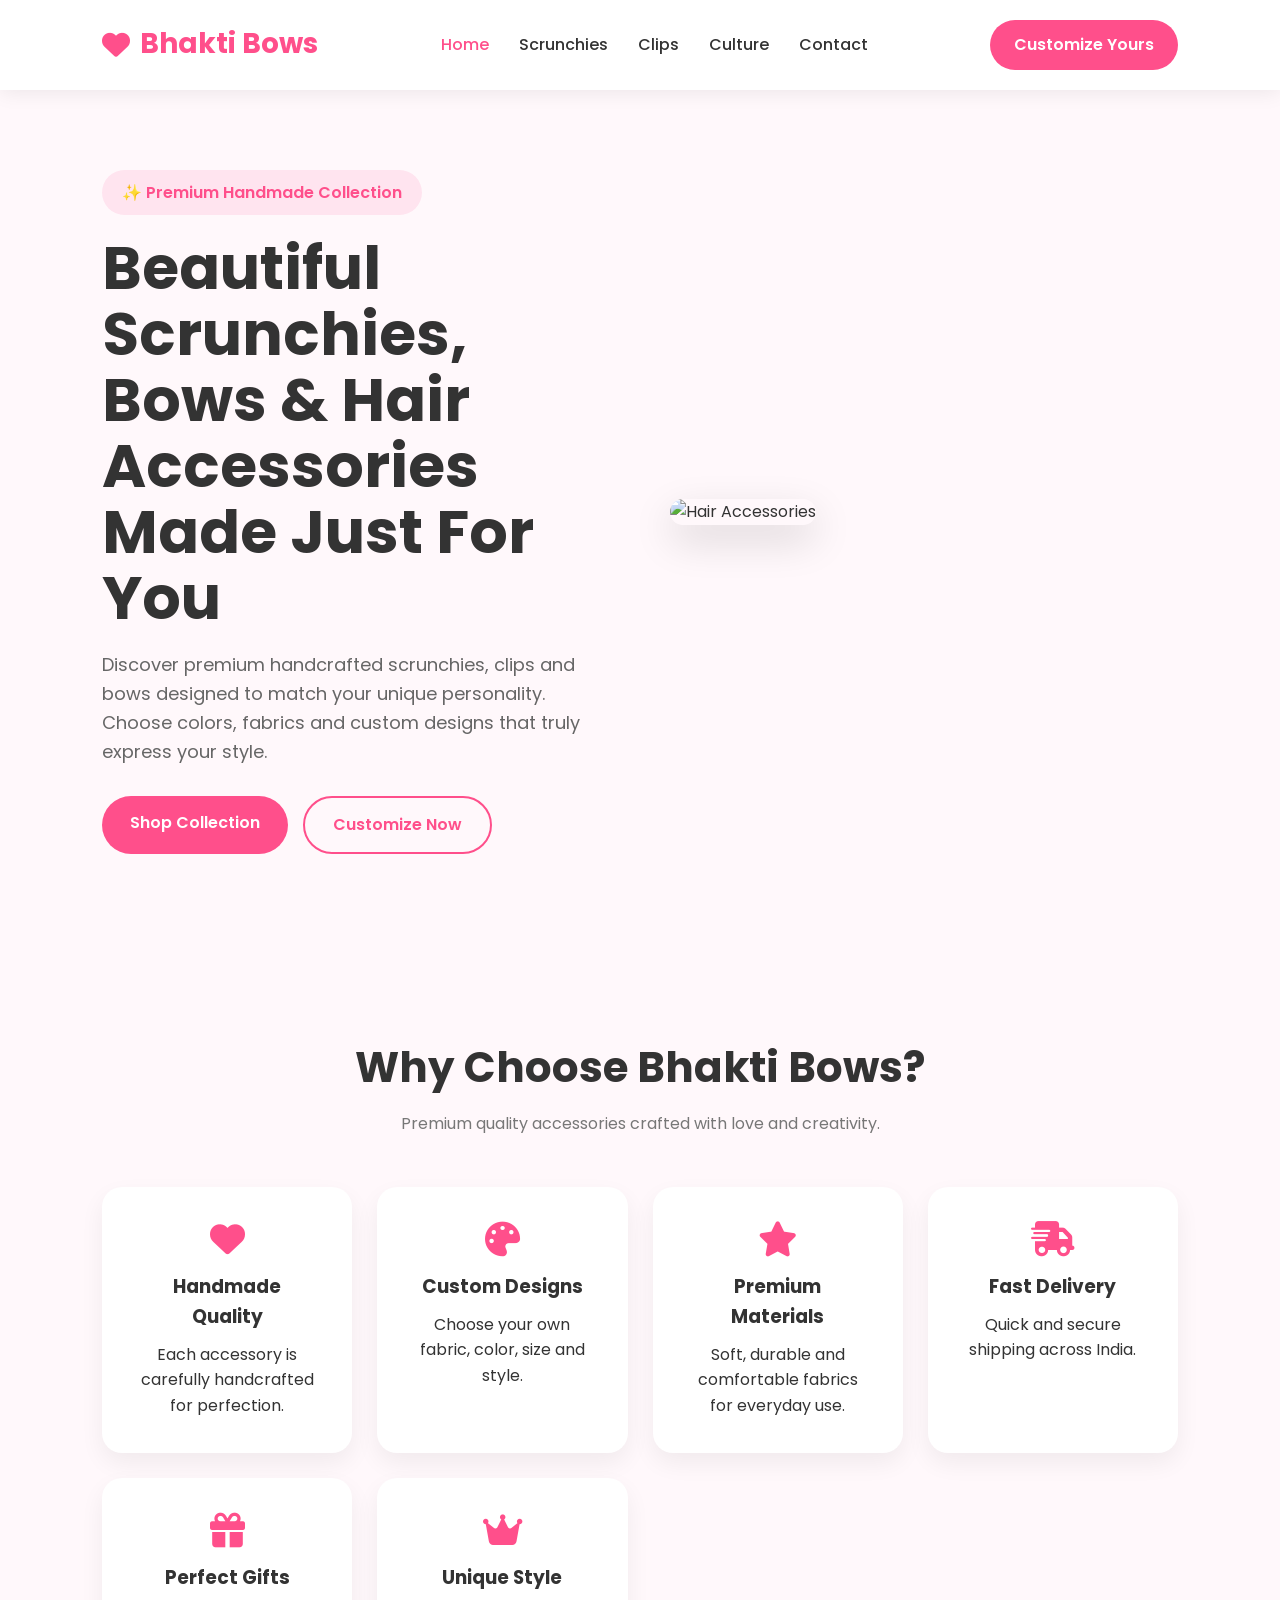
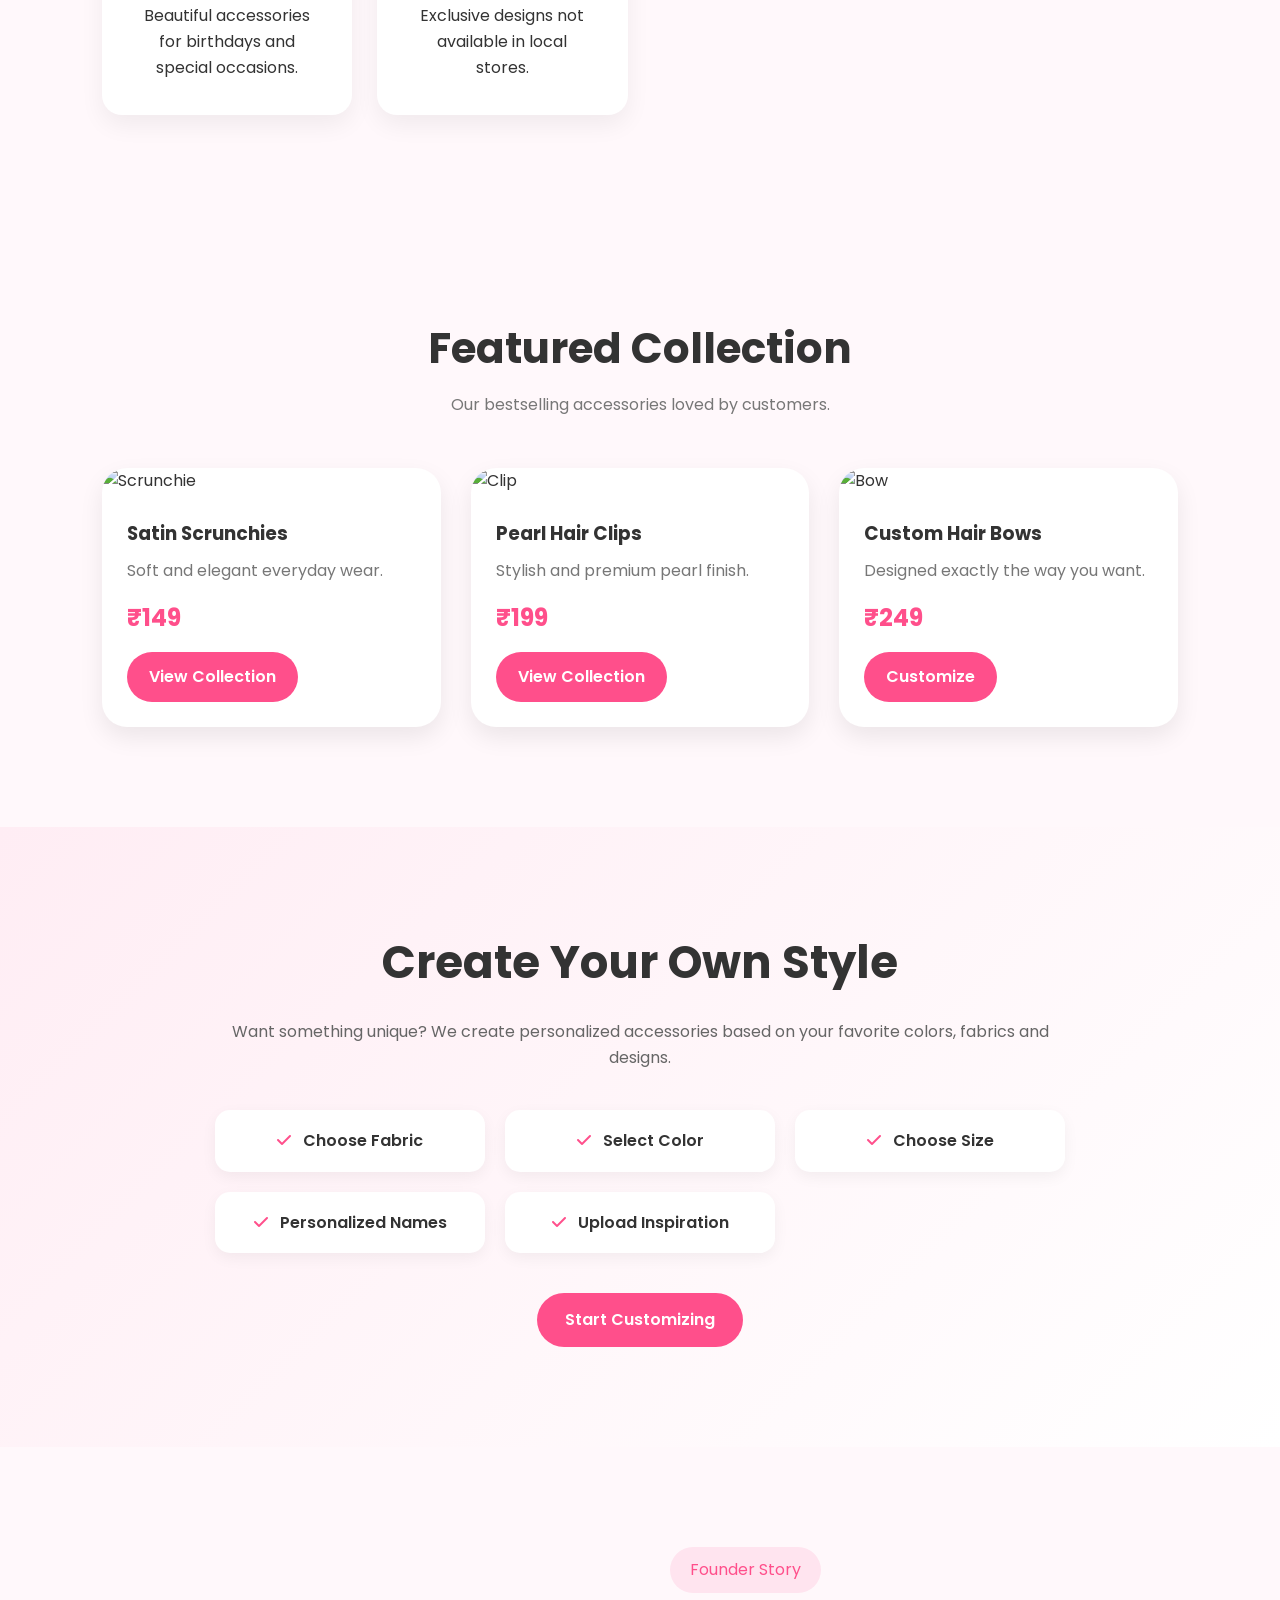
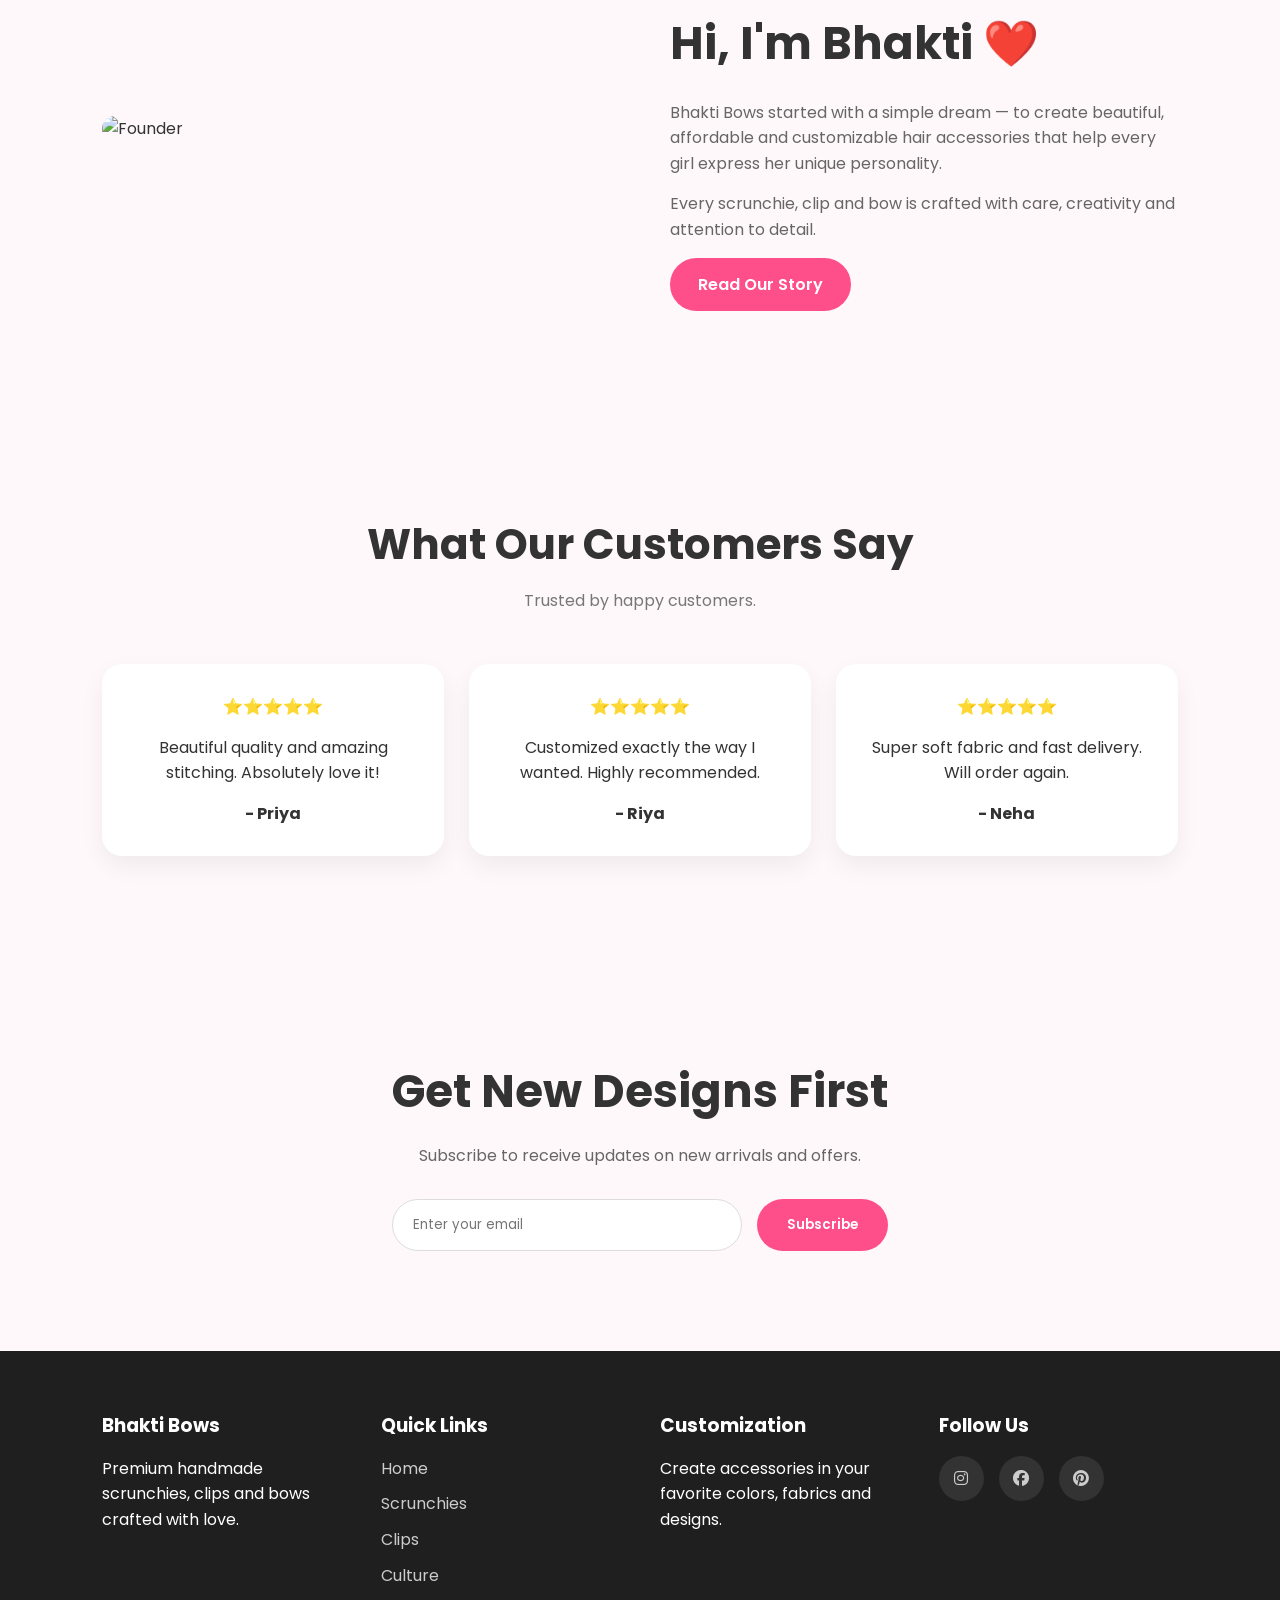
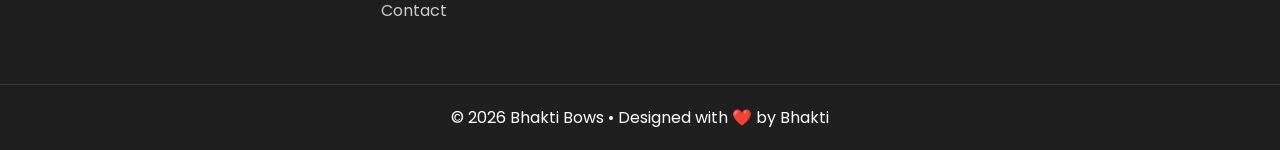
==== index.html @ ea59311c "structure" ====
<!DOCTYPE html>
<html lang="en">
<head>
<meta charset="UTF-8">
<meta name="viewport" content="width=device-width, initial-scale=1.0">

<title>Bhakti Bows | Premium Handmade Scrunchies & Hair Accessories</title>

<link rel="stylesheet" href="style.css">

<link rel="preconnect" href="https://fonts.googleapis.com">
<link href="https://fonts.googleapis.com/css2?family=Poppins:wght@300;400;500;600;700;800&display=swap" rel="stylesheet">

<link rel="stylesheet"
href="https://cdnjs.cloudflare.com/ajax/libs/font-awesome/6.5.1/css/all.min.css">

</head>
<body>

<!-- ================= NAVBAR ================= -->

<header>
<nav class="navbar">
<div class="logo">
<i class="fa-solid fa-heart"></i>
Bhakti Bows
</div>

<ul class="nav-links">
<li><a href="index.html" class="active">Home</a></li>
<li><a href="crunchies.html">Scrunchies</a></li>
<li><a href="clips.html">Clips</a></li>
<li><a href="culture.html">Culture</a></li>
<li><a href="contact.html">Contact</a></li>
</ul>

<a href="contact.html" class="custom-btn">
Customize Yours
</a>
</nav>
</header>

<!-- ================= HERO SECTION ================= -->

<section class="hero">

<div class="hero-content">

<span class="badge">
✨ Premium Handmade Collection
</span>

<h1>
Beautiful Scrunchies,
Bows & Hair Accessories
Made Just For You
</h1>

<p>
Discover premium handcrafted scrunchies, clips and bows
designed to match your unique personality. Choose colors,
fabrics and custom designs that truly express your style.
</p>

<div class="hero-buttons">
<a href="crunchies.html" class="btn-primary">
Shop Collection
</a>

<a href="contact.html" class="btn-secondary">
Customize Now
</a>
</div>

</div>

<div class="hero-image">

<img src="https://images.unsplash.com/photo-1524504388940-b1c1722653e1?w=900"
alt="Hair Accessories">

</div>

</section>

<!-- ================= WHY CHOOSE US ================= -->

<section class="why-us">

<div class="section-title">
<h2>Why Choose Bhakti Bows?</h2>
<p>Premium quality accessories crafted with love and creativity.</p>
</div>

<div class="features-grid">

<div class="feature-card">
<i class="fa-solid fa-heart"></i>
<h3>Handmade Quality</h3>
<p>
Each accessory is carefully handcrafted for perfection.
</p>
</div>

<div class="feature-card">
<i class="fa-solid fa-palette"></i>
<h3>Custom Designs</h3>
<p>
Choose your own fabric, color, size and style.
</p>
</div>

<div class="feature-card">
<i class="fa-solid fa-star"></i>
<h3>Premium Materials</h3>
<p>
Soft, durable and comfortable fabrics for everyday use.
</p>
</div>

<div class="feature-card">
<i class="fa-solid fa-truck-fast"></i>
<h3>Fast Delivery</h3>
<p>
Quick and secure shipping across India.
</p>
</div>

<div class="feature-card">
<i class="fa-solid fa-gift"></i>
<h3>Perfect Gifts</h3>
<p>
Beautiful accessories for birthdays and special occasions.
</p>
</div>

<div class="feature-card">
<i class="fa-solid fa-crown"></i>
<h3>Unique Style</h3>
<p>
Exclusive designs not available in local stores.
</p>
</div>

</div>

</section>

<!-- ================= PRODUCTS ================= -->

<section class="products">

<div class="section-title">
<h2>Featured Collection</h2>
<p>Our bestselling accessories loved by customers.</p>
</div>

<div class="product-grid">

<div class="product-card">

<img src="https://images.unsplash.com/photo-1617038220319-276d3cfab638?w=600"
alt="Scrunchie">

<div class="product-info">
<h3>Satin Scrunchies</h3>
<p>Soft and elegant everyday wear.</p>

<div class="price">
₹149
</div>

<a href="crunchies.html" class="shop-btn">
View Collection
</a>

</div>
</div>

<div class="product-card">

<img src="https://images.unsplash.com/photo-1515372039744-b8f02a3ae446?w=600"
alt="Clip">

<div class="product-info">
<h3>Pearl Hair Clips</h3>
<p>Stylish and premium pearl finish.</p>

<div class="price">
₹199
</div>

<a href="clips.html" class="shop-btn">
View Collection
</a>

</div>
</div>

<div class="product-card">

<img src="https://images.unsplash.com/photo-1487412720507-e7ab37603c6f?w=600"
alt="Bow">

<div class="product-info">
<h3>Custom Hair Bows</h3>
<p>Designed exactly the way you want.</p>

<div class="price">
₹249
</div>

<a href="contact.html" class="shop-btn">
Customize
</a>

</div>
</div>

</div>

</section>

<!-- ================= CUSTOMIZATION ================= -->

<section class="customization">

<div class="custom-content">

<h2>Create Your Own Style</h2>

<p>
Want something unique? We create personalized accessories
based on your favorite colors, fabrics and designs.
</p>

<div class="custom-list">

<div>
<i class="fa-solid fa-check"></i>
Choose Fabric
</div>

<div>
<i class="fa-solid fa-check"></i>
Select Color
</div>

<div>
<i class="fa-solid fa-check"></i>
Choose Size
</div>

<div>
<i class="fa-solid fa-check"></i>
Personalized Names
</div>

<div>
<i class="fa-solid fa-check"></i>
Upload Inspiration
</div>

</div>

<a href="contact.html" class="btn-primary">
Start Customizing
</a>

</div>

</section>

<!-- ================= FOUNDER ================= -->

<section class="founder">

<div class="founder-image">
<img src="https://images.unsplash.com/photo-1494790108377-be9c29b29330?w=800"
alt="Founder">
</div>

<div class="founder-content">

<span class="founder-tag">
Founder Story
</span>

<h2>Hi, I'm Bhakti ❤️</h2>

<p>
Bhakti Bows started with a simple dream —
to create beautiful, affordable and customizable
hair accessories that help every girl express her
unique personality.
</p>

<p>
Every scrunchie, clip and bow is crafted with care,
creativity and attention to detail.
</p>

<a href="culture.html" class="btn-primary">
Read Our Story
</a>

</div>

</section>

<!-- ================= TESTIMONIALS ================= -->

<section class="testimonials">

<div class="section-title">
<h2>What Our Customers Say</h2>
<p>Trusted by happy customers.</p>
</div>

<div class="testimonial-grid">

<div class="testimonial-card">
⭐⭐⭐⭐⭐
<p>
Beautiful quality and amazing stitching.
Absolutely love it!
</p>
<h4>- Priya</h4>
</div>

<div class="testimonial-card">
⭐⭐⭐⭐⭐
<p>
Customized exactly the way I wanted.
Highly recommended.
</p>
<h4>- Riya</h4>
</div>

<div class="testimonial-card">
⭐⭐⭐⭐⭐
<p>
Super soft fabric and fast delivery.
Will order again.
</p>
<h4>- Neha</h4>
</div>

</div>

</section>

<!-- ================= NEWSLETTER ================= -->

<section class="newsletter">

<h2>Get New Designs First</h2>

<p>
Subscribe to receive updates on new arrivals and offers.
</p>

<form class="newsletter-form">

<input
type="email"
placeholder="Enter your email"
required>

<button type="submit">
Subscribe
</button>

</form>

</section>

<!-- ================= FOOTER ================= -->

<footer>

<div class="footer-container">

<div class="footer-box">

<h3>Bhakti Bows</h3>

<p>
Premium handmade scrunchies, clips and bows crafted with love.
</p>

</div>

<div class="footer-box">

<h3>Quick Links</h3>

<a href="index.html">Home</a>
<a href="crunchies.html">Scrunchies</a>
<a href="clips.html">Clips</a>
<a href="culture.html">Culture</a>
<a href="contact.html">Contact</a>

</div>

<div class="footer-box">

<h3>Customization</h3>

<p>
Create accessories in your favorite colors, fabrics and designs.
</p>

</div>

<div class="footer-box">

<h3>Follow Us</h3>

<div class="social-icons">

<a href="#">
<i class="fab fa-instagram"></i>
</a>

<a href="#">
<i class="fab fa-facebook"></i>
</a>

<a href="#">
<i class="fab fa-pinterest"></i>
</a>

</div>

</div>

</div>

<div class="footer-bottom">
© 2026 Bhakti Bows • Designed with ❤️ by Bhakti
</div>

</footer>

<script src="script.js"></script>

</body>
</html>
---- style.css ----
*{
margin:0;
padding:0;
box-sizing:border-box;
font-family:'Poppins',sans-serif;
}

html{
scroll-behavior:smooth;
}

body{
background:#fff8fb;
color:#333;
line-height:1.6;
}

/* ================= NAVBAR ================= */

.navbar{
display:flex;
justify-content:space-between;
align-items:center;
padding:20px 8%;
background:#fff;
position:sticky;
top:0;
z-index:1000;
box-shadow:0 2px 20px rgba(0,0,0,.08);
}

.logo{
font-size:28px;
font-weight:700;
color:#ff4f8b;
display:flex;
align-items:center;
gap:10px;
}

.nav-links{
display:flex;
list-style:none;
gap:30px;
}

.nav-links a{
text-decoration:none;
color:#333;
font-weight:500;
transition:.3s;
}

.nav-links a:hover,
.nav-links a.active{
color:#ff4f8b;
}

.custom-btn{
background:#ff4f8b;
color:#fff;
padding:12px 24px;
border-radius:50px;
text-decoration:none;
font-weight:600;
transition:.3s;
}

.custom-btn:hover{
transform:translateY(-3px);
background:#ff2c73;
}

/* ================= HERO ================= */

.hero{
display:flex;
align-items:center;
justify-content:space-between;
padding:80px 8%;
gap:60px;
min-height:90vh;
}

.hero-content{
flex:1;
}

.hero-image{
flex:1;
}

.hero-image img{
width:100%;
border-radius:30px;
box-shadow:0 15px 40px rgba(0,0,0,.15);
}

.badge{
display:inline-block;
padding:10px 20px;
background:#ffe4ef;
color:#ff4f8b;
border-radius:50px;
margin-bottom:20px;
font-weight:600;
}

.hero h1{
font-size:60px;
line-height:1.1;
margin-bottom:20px;
}

.hero p{
font-size:18px;
margin-bottom:30px;
color:#666;
}

.hero-buttons{
display:flex;
gap:15px;
flex-wrap:wrap;
}

.btn-primary{
display:inline-block;
padding:14px 28px;
background:#ff4f8b;
color:#fff;
text-decoration:none;
border-radius:50px;
font-weight:600;
transition:.3s;
}

.btn-primary:hover{
background:#ff2c73;
transform:translateY(-3px);
}

.btn-secondary{
display:inline-block;
padding:14px 28px;
border:2px solid #ff4f8b;
color:#ff4f8b;
text-decoration:none;
border-radius:50px;
font-weight:600;
transition:.3s;
}

.btn-secondary:hover{
background:#ff4f8b;
color:#fff;
}

/* ================= PAGE HERO ================= */

.page-hero{
padding:100px 8%;
text-align:center;
background:linear-gradient(135deg,#ffd9e8,#fff);
}

.page-hero h1{
font-size:55px;
margin-bottom:15px;
}

.page-hero p{
max-width:700px;
margin:auto;
color:#666;
}

/* ================= SECTION TITLE ================= */

.section-title{
text-align:center;
margin-bottom:50px;
}

.section-title h2{
font-size:42px;
margin-bottom:10px;
}

.section-title p{
color:#777;
}

/* ================= FEATURES ================= */

.why-us{
padding:100px 8%;
}

.features-grid{
display:grid;
grid-template-columns:repeat(auto-fit,minmax(250px,1fr));
gap:25px;
}

.feature-card{
background:#fff;
padding:35px;
border-radius:20px;
text-align:center;
box-shadow:0 10px 25px rgba(0,0,0,.06);
transition:.3s;
}

.feature-card:hover{
transform:translateY(-10px);
}

.feature-card i{
font-size:35px;
color:#ff4f8b;
margin-bottom:15px;
}

.feature-card h3{
margin-bottom:10px;
}

/* ================= PRODUCTS ================= */

.products{
padding:100px 8%;
}

.product-grid{
display:grid;
grid-template-columns:repeat(auto-fit,minmax(280px,1fr));
gap:30px;
}

.product-card{
background:#fff;
overflow:hidden;
border-radius:25px;
box-shadow:0 10px 25px rgba(0,0,0,.08);
transition:.3s;
}

.product-card:hover{
transform:translateY(-10px);
}

.product-card img{
width:100%;
height:300px;
object-fit:cover;
}

.product-info{
padding:25px;
}

.product-info h3{
margin-bottom:10px;
}

.product-info p{
color:#777;
margin-bottom:15px;
}

.price{
font-size:24px;
font-weight:700;
color:#ff4f8b;
margin-bottom:15px;
}

.shop-btn{
display:inline-block;
background:#ff4f8b;
color:#fff;
padding:12px 22px;
border:none;
border-radius:50px;
cursor:pointer;
text-decoration:none;
font-weight:600;
}

.shop-btn:hover{
background:#ff2c73;
}

/* ================= CUSTOMIZATION ================= */

.customization{
padding:100px 8%;
background:linear-gradient(135deg,#ffedf4,#fff);
text-align:center;
}

.custom-content{
max-width:850px;
margin:auto;
}

.custom-content h2{
font-size:45px;
margin-bottom:20px;
}

.custom-content p{
margin-bottom:20px;
color:#666;
}

.custom-list{
display:grid;
grid-template-columns:repeat(auto-fit,minmax(200px,1fr));
gap:20px;
margin:40px 0;
}

.custom-list div{
background:#fff;
padding:18px;
border-radius:15px;
font-weight:600;
box-shadow:0 5px 15px rgba(0,0,0,.05);
}

.custom-list i{
color:#ff4f8b;
margin-right:8px;
}

/* ================= FOUNDER ================= */

.founder{
padding:100px 8%;
display:flex;
align-items:center;
gap:60px;
flex-wrap:wrap;
}

.founder-image{
flex:1;
}

.founder-image img{
width:100%;
border-radius:25px;
}

.founder-content{
flex:1;
}

.founder-tag{
display:inline-block;
padding:10px 20px;
background:#ffe4ef;
border-radius:30px;
color:#ff4f8b;
margin-bottom:15px;
}

.founder-content h2{
font-size:45px;
margin-bottom:20px;
}

.founder-content p{
color:#666;
margin-bottom:15px;
}


/* CONTACT */
.contact-form,
.custom-order-form{
max-width:800px;
margin:auto;
display:flex;
flex-direction:column;
gap:20px;
}

.contact-form input,
.contact-form select,
.contact-form textarea,
.custom-order-form input,
.custom-order-form select,
.custom-order-form textarea{
padding:15px;
border:1px solid #ddd;
border-radius:12px;
font-size:16px;
outline:none;
}

.contact-form input:focus,
.contact-form select:focus,
.contact-form textarea:focus,
.custom-order-form input:focus,
.custom-order-form select:focus,
.custom-order-form textarea:focus{
border-color:#ff4f8b;
}

.custom-order-box{
max-width:900px;
margin:auto;
background:#fff;
padding:40px;
border-radius:25px;
box-shadow:0 10px 30px rgba(0,0,0,.08);
}

.form-group{
display:flex;
flex-direction:column;
gap:10px;
}

.form-group label{
font-weight:600;
}

/* ================= CULTURE PAGE ================= */

.culture-section,
.founder-section,
.mission-section,
.process-section{
padding:100px 8%;
}

.culture-content,
.founder-card{
display:flex;
align-items:center;
gap:50px;
flex-wrap:wrap;
}

.culture-image,
.founder-img{
flex:1;
}

.culture-image img,
.founder-img img{
width:100%;
border-radius:25px;
}

.culture-text,
.founder-info{
flex:1;
}

.mission-grid,
.process-grid{
display:grid;
grid-template-columns:repeat(auto-fit,minmax(250px,1fr));
gap:25px;
}

.mission-card,
.process-card{
background:#fff;
padding:35px;
border-radius:20px;
text-align:center;
box-shadow:0 10px 25px rgba(0,0,0,.06);
}

.mission-card i{
font-size:35px;
color:#ff4f8b;
margin-bottom:15px;
}

.process-card span{
display:inline-flex;
align-items:center;
justify-content:center;
width:60px;
height:60px;
background:#ff4f8b;
color:#fff;
border-radius:50%;
font-size:24px;
font-weight:700;
margin-bottom:20px;
}

/* ================= TESTIMONIALS ================= */

.testimonials{
padding:100px 8%;
}

.testimonial-grid{
display:grid;
grid-template-columns:repeat(auto-fit,minmax(280px,1fr));
gap:25px;
}

.testimonial-card{
background:#fff;
padding:30px;
border-radius:20px;
box-shadow:0 10px 25px rgba(0,0,0,.06);
text-align:center;
}

.testimonial-card p{
margin:15px 0;
}

/* ================= NEWSLETTER ================= */

.newsletter{
padding:100px 8%;
text-align:center;
}

.newsletter h2{
font-size:45px;
margin-bottom:15px;
}

.newsletter p{
margin-bottom:30px;
color:#666;
}

.newsletter-form{
display:flex;
justify-content:center;
gap:15px;
flex-wrap:wrap;
}

.newsletter-form input{
padding:15px 20px;
width:350px;
border:1px solid #ddd;
border-radius:50px;
outline:none;
}

.newsletter-form button{
padding:15px 30px;
background:#ff4f8b;
color:#fff;
border:none;
border-radius:50px;
cursor:pointer;
font-weight:600;
}

/* ================= FOOTER ================= */

footer{
background:#1f1f1f;
color:#fff;
padding-top:60px;
}

.footer-container{
display:grid;
grid-template-columns:repeat(auto-fit,minmax(220px,1fr));
gap:40px;
padding:0 8% 50px;
}

.footer-box h3{
margin-bottom:15px;
}

.footer-box a{
display:block;
text-decoration:none;
color:#ccc;
margin-bottom:10px;
}

.footer-box a:hover{
color:#ff4f8b;
}

.social-icons{
display:flex;
gap:15px;
}

.social-icons a{
width:45px;
height:45px;
background:#333;
display:flex;
align-items:center;
justify-content:center;
border-radius:50%;
}

.footer-bottom{
text-align:center;
padding:20px;
border-top:1px solid rgba(255,255,255,.1);
}

/* ================= RESPONSIVE ================= */

@media(max-width:991px){

.hero{
flex-direction:column;
text-align:center;
}

.hero h1{
font-size:45px;
}

.page-hero h1{
font-size:40px;
}

.founder{
flex-direction:column;
}

.navbar{
flex-direction:column;
gap:20px;
}

.nav-links{
flex-wrap:wrap;
justify-content:center;
}

}

@media(max-width:600px){

.hero h1{
font-size:34px;
}

.section-title h2,
.custom-content h2,
.newsletter h2,
.founder-content h2{
font-size:30px;
}

.page-hero h1{
font-size:32px;
}

.newsletter-form input{
width:100%;
}

}
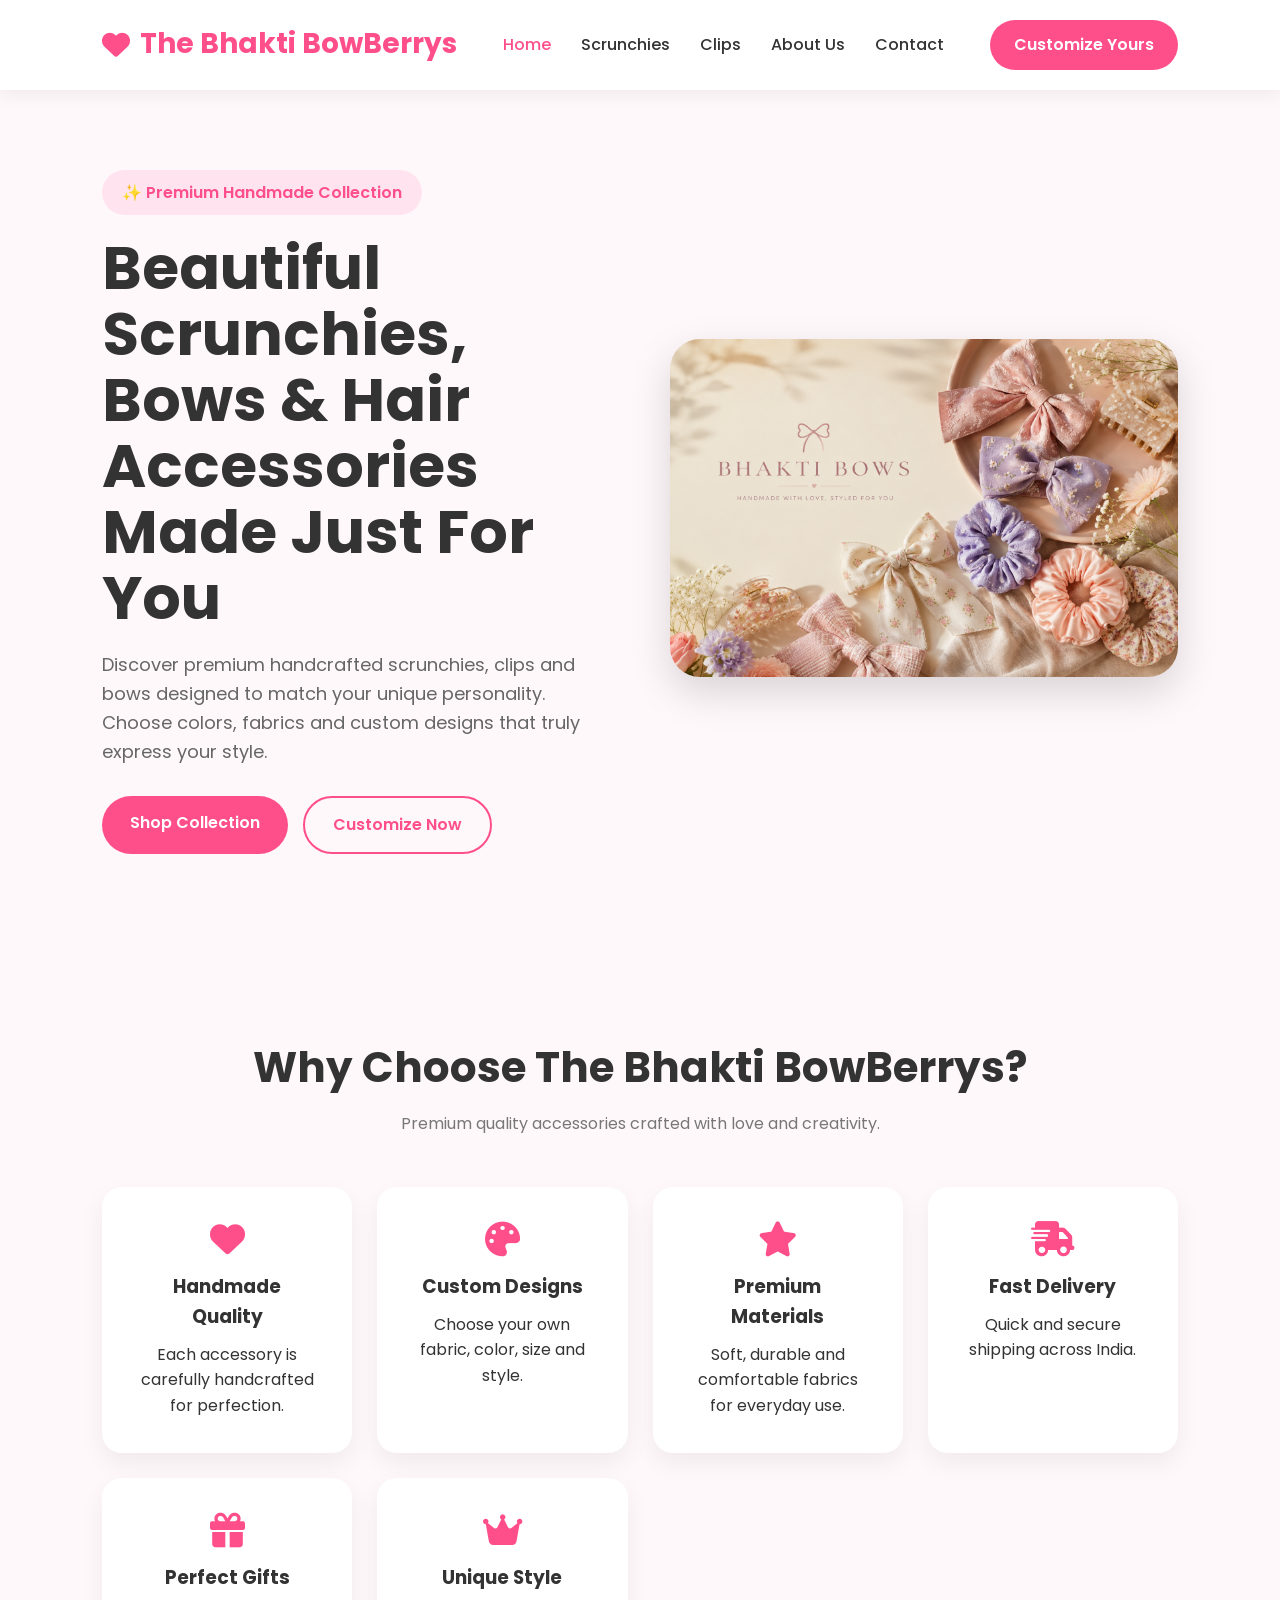
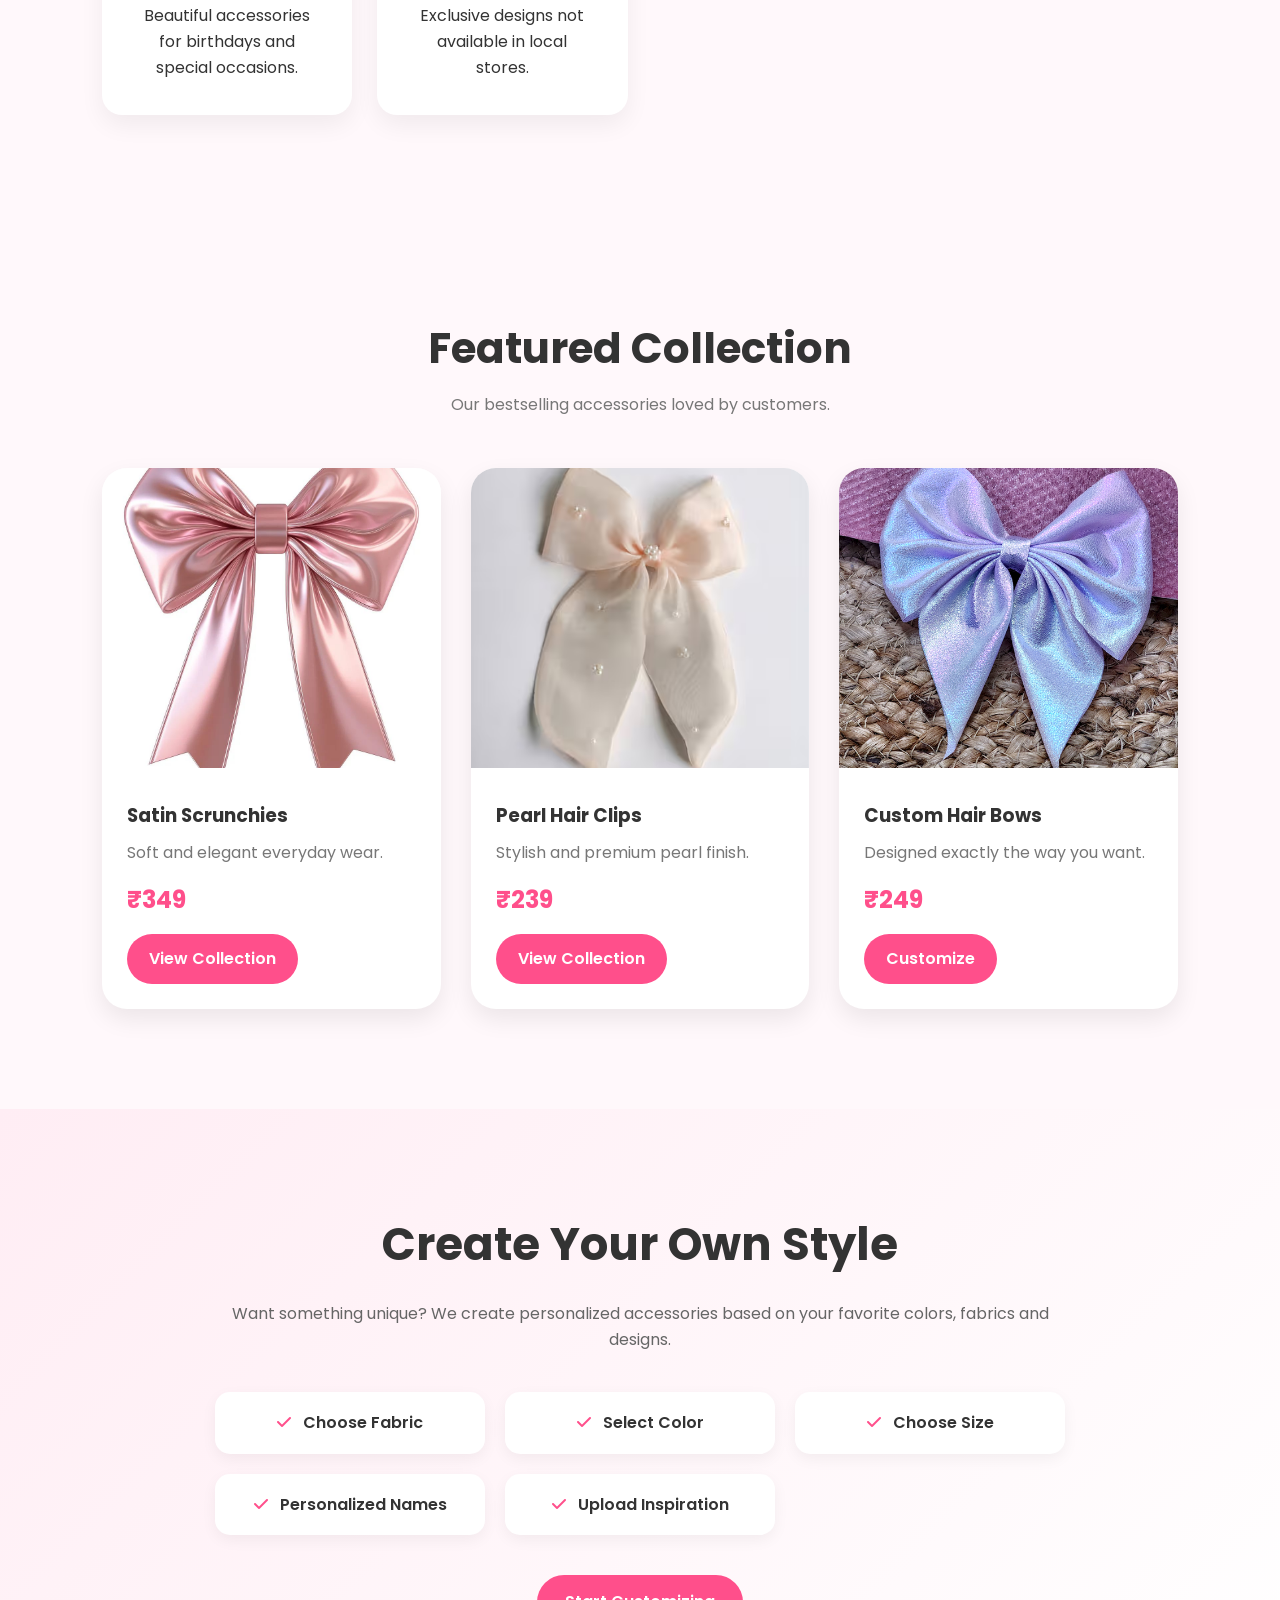
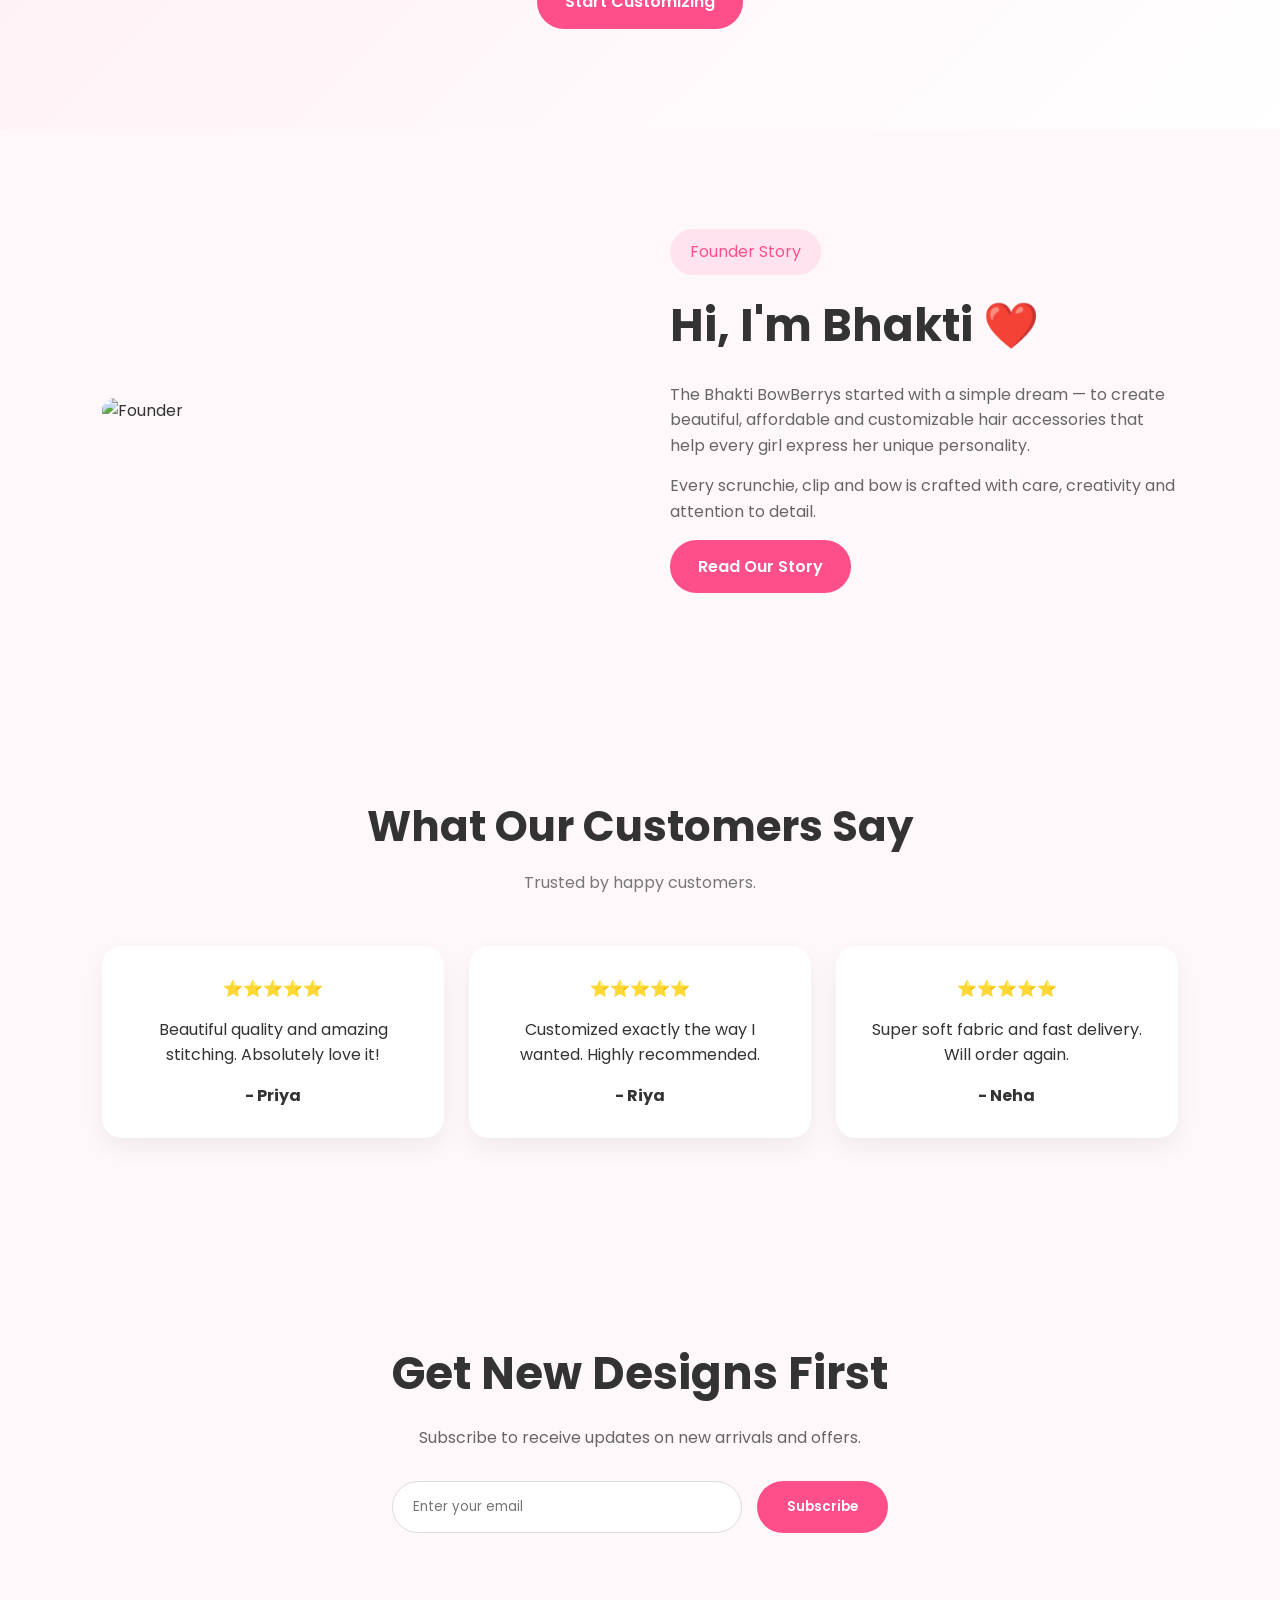
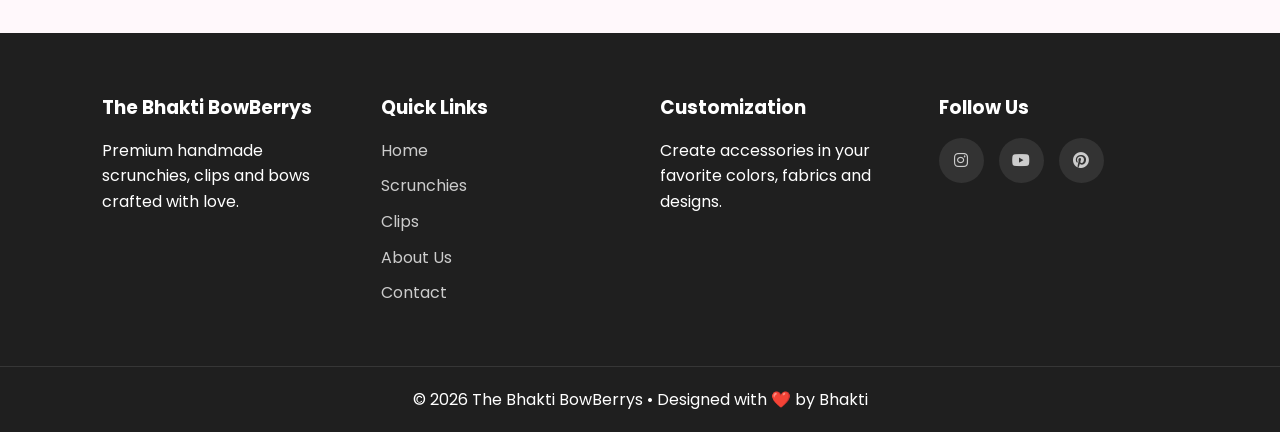
==== commit d0d7489d: "make changes" ====
--- a/index.html
+++ b/index.html
@@ -4,7 +4,7 @@
 <meta charset="UTF-8">
 <meta name="viewport" content="width=device-width, initial-scale=1.0">
 
-<title>Bhakti Bows | Premium Handmade Scrunchies & Hair Accessories</title>
+<title>The Bhakti BowBerrys | Premium Handmade Scrunchies & Hair Accessories</title>
 
 <link rel="stylesheet" href="style.css">
 
@@ -23,14 +23,14 @@
 <nav class="navbar">
 <div class="logo">
 <i class="fa-solid fa-heart"></i>
-Bhakti Bows
+The Bhakti BowBerrys
 </div>
 
 <ul class="nav-links">
 <li><a href="index.html" class="active">Home</a></li>
 <li><a href="crunchies.html">Scrunchies</a></li>
 <li><a href="clips.html">Clips</a></li>
-<li><a href="culture.html">Culture</a></li>
+<li><a href="AboutUs.html">About Us</a></li>
 <li><a href="contact.html">Contact</a></li>
 </ul>
 
@@ -76,7 +76,7 @@
 
 <div class="hero-image">
 
-<img src="https://images.unsplash.com/photo-1524504388940-b1c1722653e1?w=900"
+<img src="img/banner.png"
 alt="Hair Accessories">
 
 </div>
@@ -88,7 +88,7 @@
 <section class="why-us">
 
 <div class="section-title">
-<h2>Why Choose Bhakti Bows?</h2>
+<h2>Why Choose The Bhakti BowBerrys?</h2>
 <p>Premium quality accessories crafted with love and creativity.</p>
 </div>
 
@@ -159,7 +159,7 @@
 
 <div class="product-card">
 
-<img src="https://images.unsplash.com/photo-1617038220319-276d3cfab638?w=600"
+<img src="img/bow-1.jpg"
 alt="Scrunchie">
 
 <div class="product-info">
@@ -167,7 +167,7 @@
 <p>Soft and elegant everyday wear.</p>
 
 <div class="price">
-₹149
+₹349
 </div>
 
 <a href="crunchies.html" class="shop-btn">
@@ -179,7 +179,7 @@
 
 <div class="product-card">
 
-<img src="https://images.unsplash.com/photo-1515372039744-b8f02a3ae446?w=600"
+<img src="img/bow-2.avif"
 alt="Clip">
 
 <div class="product-info">
@@ -187,7 +187,7 @@
 <p>Stylish and premium pearl finish.</p>
 
 <div class="price">
-₹199
+₹239
 </div>
 
 <a href="clips.html" class="shop-btn">
@@ -199,7 +199,7 @@
 
 <div class="product-card">
 
-<img src="https://images.unsplash.com/photo-1487412720507-e7ab37603c6f?w=600"
+<img src="img/bow-3.png"
 alt="Bow">
 
 <div class="product-info">
@@ -276,7 +276,7 @@
 <section class="founder">
 
 <div class="founder-image">
-<img src="https://images.unsplash.com/photo-1494790108377-be9c29b29330?w=800"
+<img src=""
 alt="Founder">
 </div>
 
@@ -289,7 +289,7 @@
 <h2>Hi, I'm Bhakti ❤️</h2>
 
 <p>
-Bhakti Bows started with a simple dream —
+The Bhakti BowBerrys started with a simple dream —
 to create beautiful, affordable and customizable
 hair accessories that help every girl express her
 unique personality.
@@ -300,7 +300,7 @@
 creativity and attention to detail.
 </p>
 
-<a href="culture.html" class="btn-primary">
+<a href="About Us.html" class="btn-primary">
 Read Our Story
 </a>
 
@@ -383,7 +383,7 @@
 
 <div class="footer-box">
 
-<h3>Bhakti Bows</h3>
+<h3>The Bhakti BowBerrys</h3>
 
 <p>
 Premium handmade scrunchies, clips and bows crafted with love.
@@ -398,7 +398,7 @@
 <a href="index.html">Home</a>
 <a href="crunchies.html">Scrunchies</a>
 <a href="clips.html">Clips</a>
-<a href="culture.html">Culture</a>
+<a href="About Us.html">About Us</a>
 <a href="contact.html">Contact</a>
 
 </div>
@@ -419,12 +419,12 @@
 
 <div class="social-icons">
 
-<a href="#">
+<a href="https://www.instagram.com/bhaktiii10/⁠">
 <i class="fab fa-instagram"></i>
 </a>
 
-<a href="#">
-<i class="fab fa-facebook"></i>
+<a href="https://www.youtube.com/@the-bhaktiiiii">
+<i class="fab fa-youtube"></i>
 </a>
 
 <a href="#">
@@ -438,7 +438,7 @@
 </div>
 
 <div class="footer-bottom">
-© 2026 Bhakti Bows • Designed with ❤️ by Bhakti
+© 2026 The Bhakti BowBerrys • Designed with ❤️ by Bhakti
 </div>
 
 </footer>
--- a/style.css
+++ b/style.css
@@ -429,16 +429,16 @@
 font-weight:600;
 }
 
-/* ================= CULTURE PAGE ================= */
-
-.culture-section,
+/* ================= About Us PAGE ================= */
+
+.About Us-section,
 .founder-section,
 .mission-section,
 .process-section{
 padding:100px 8%;
 }
 
-.culture-content,
+.About Us-content,
 .founder-card{
 display:flex;
 align-items:center;
@@ -446,18 +446,18 @@
 flex-wrap:wrap;
 }
 
-.culture-image,
+.About Us-image,
 .founder-img{
 flex:1;
 }
 
-.culture-image img,
+.About Us-image img,
 .founder-img img{
 width:100%;
 border-radius:25px;
 }
 
-.culture-text,
+.About Us-text,
 .founder-info{
 flex:1;
 }
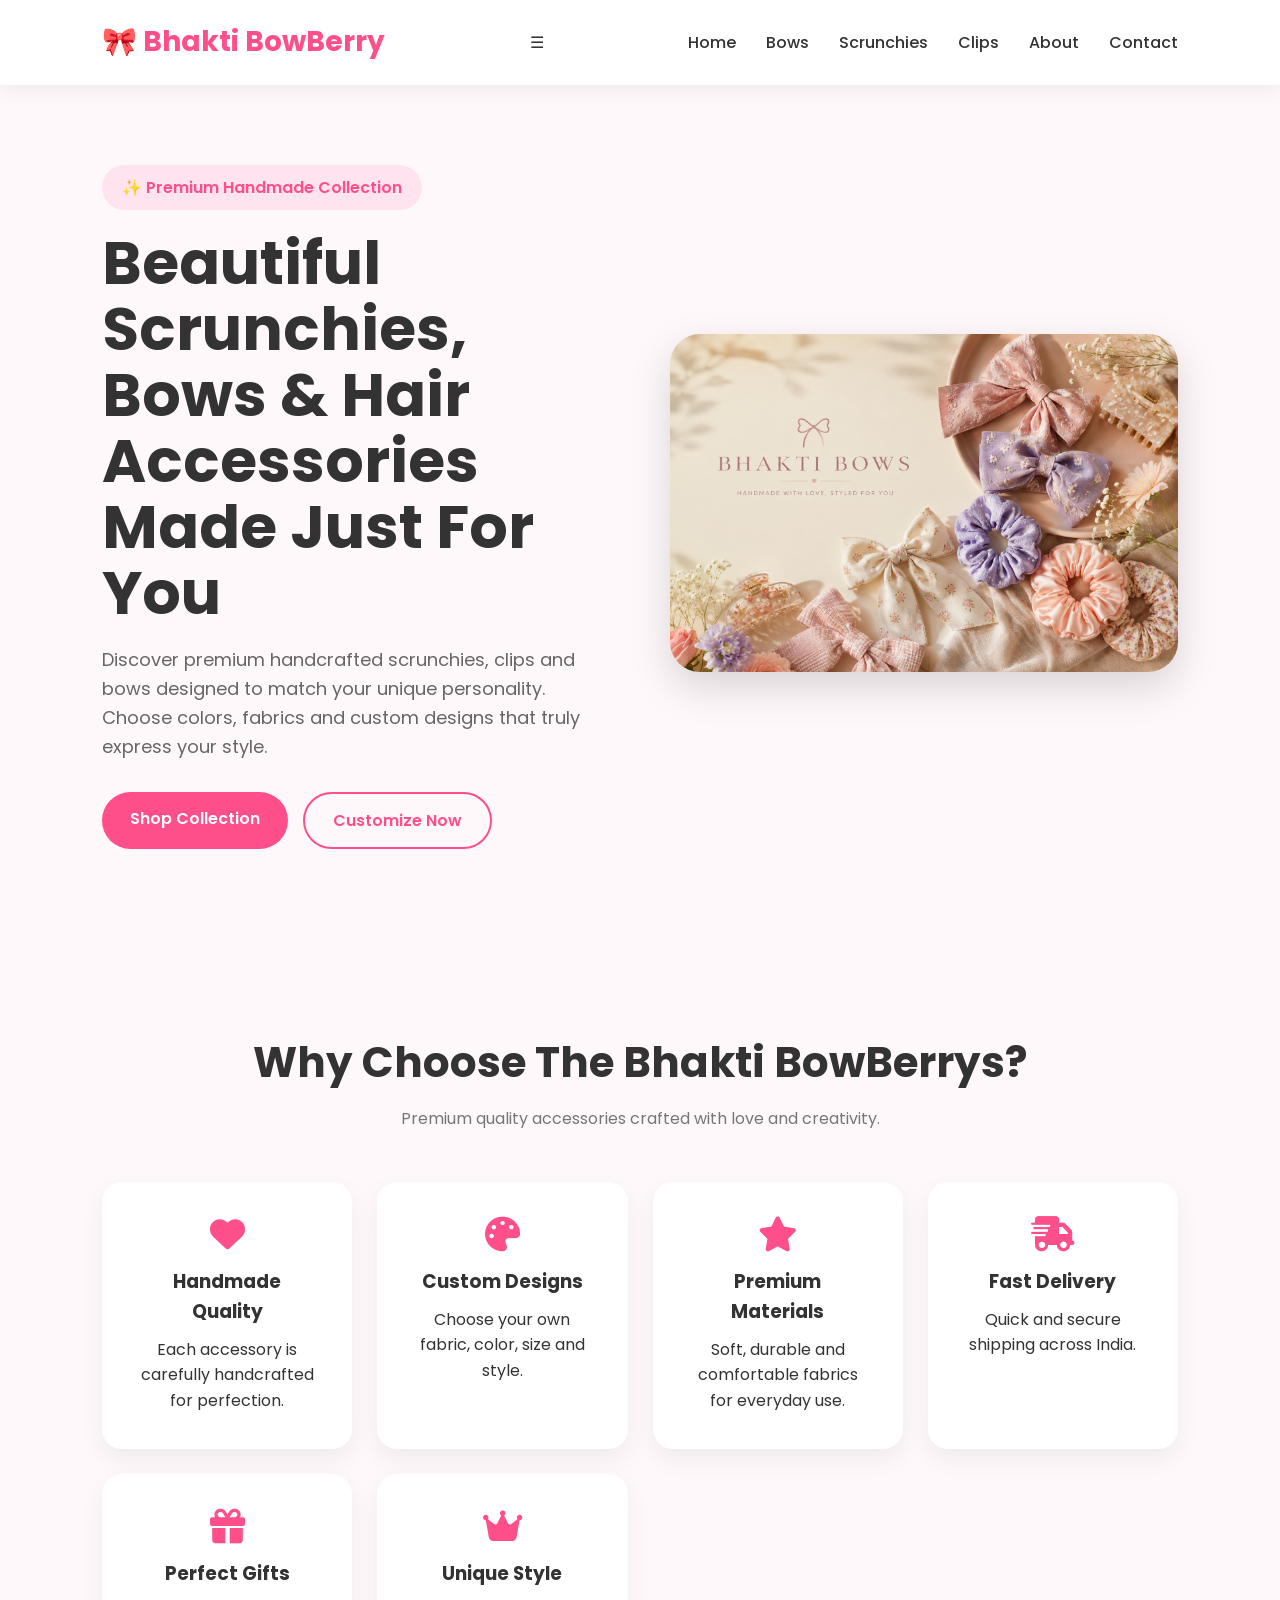
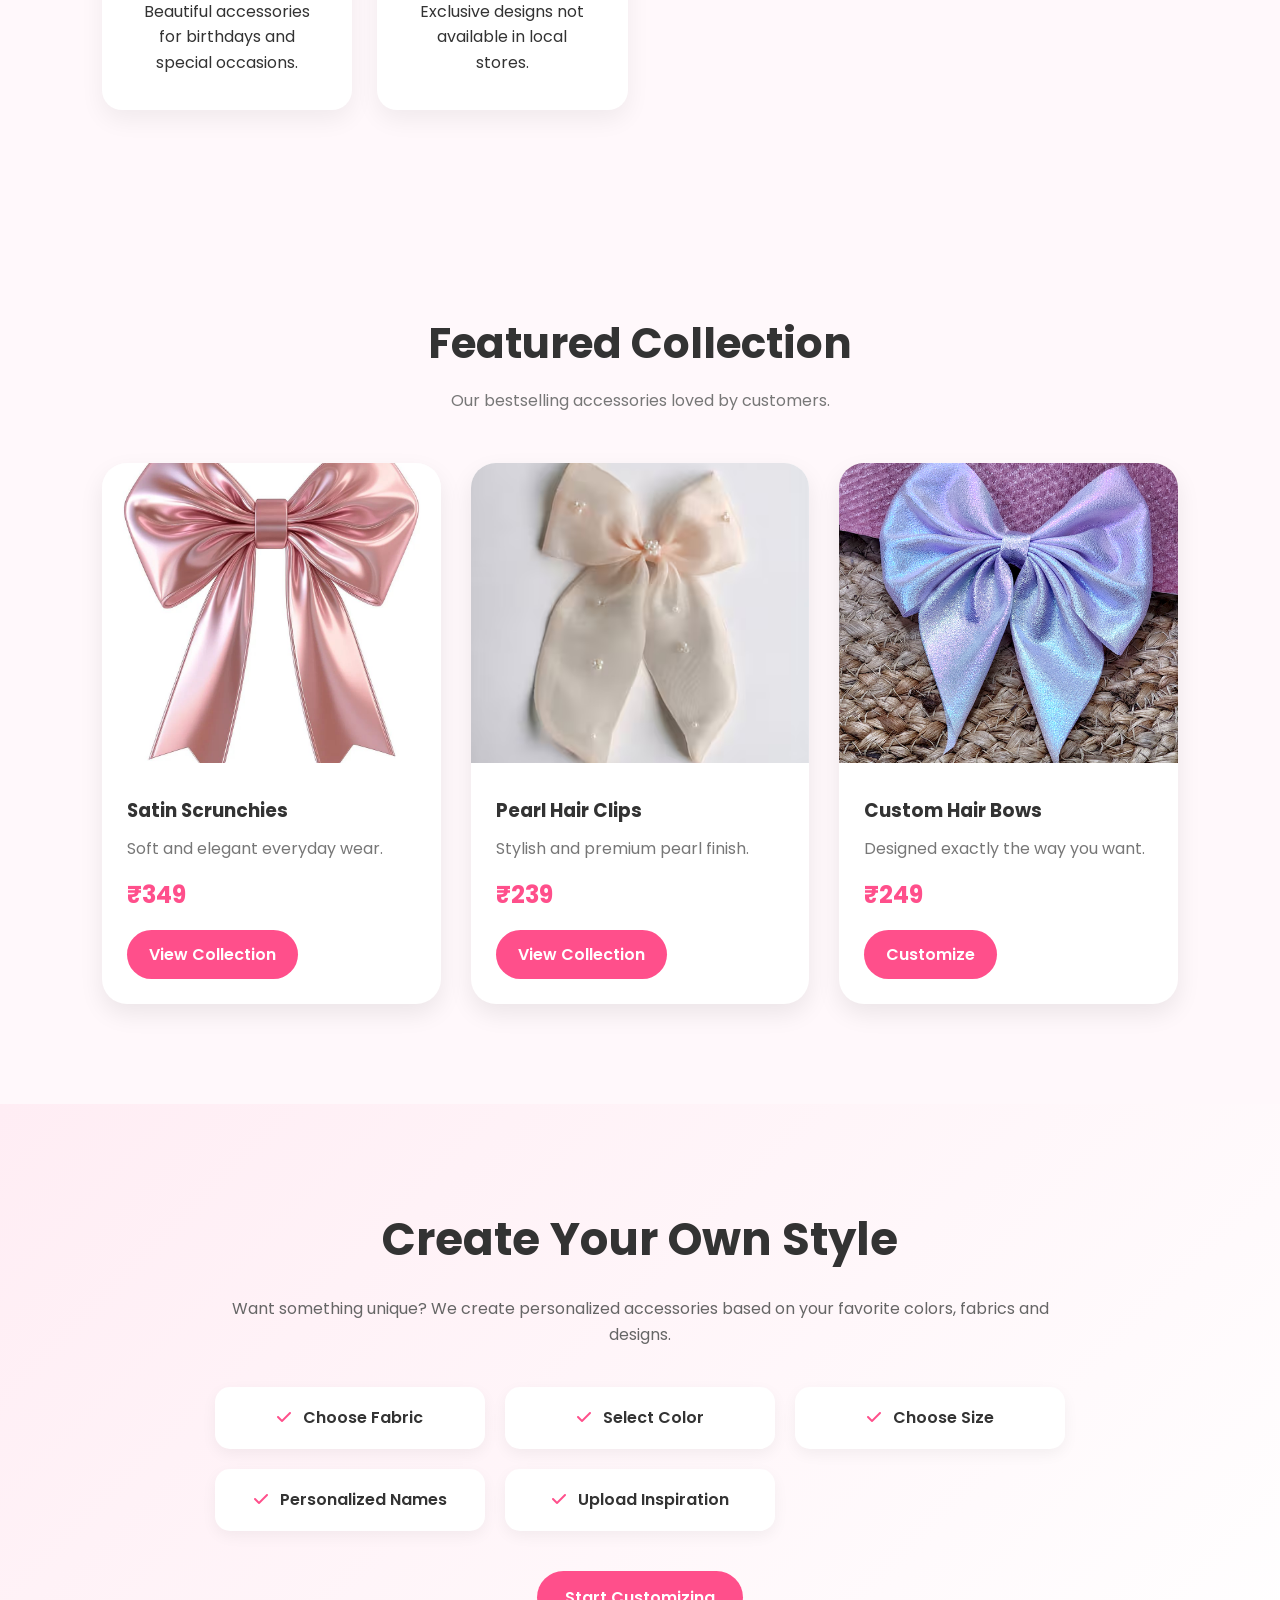
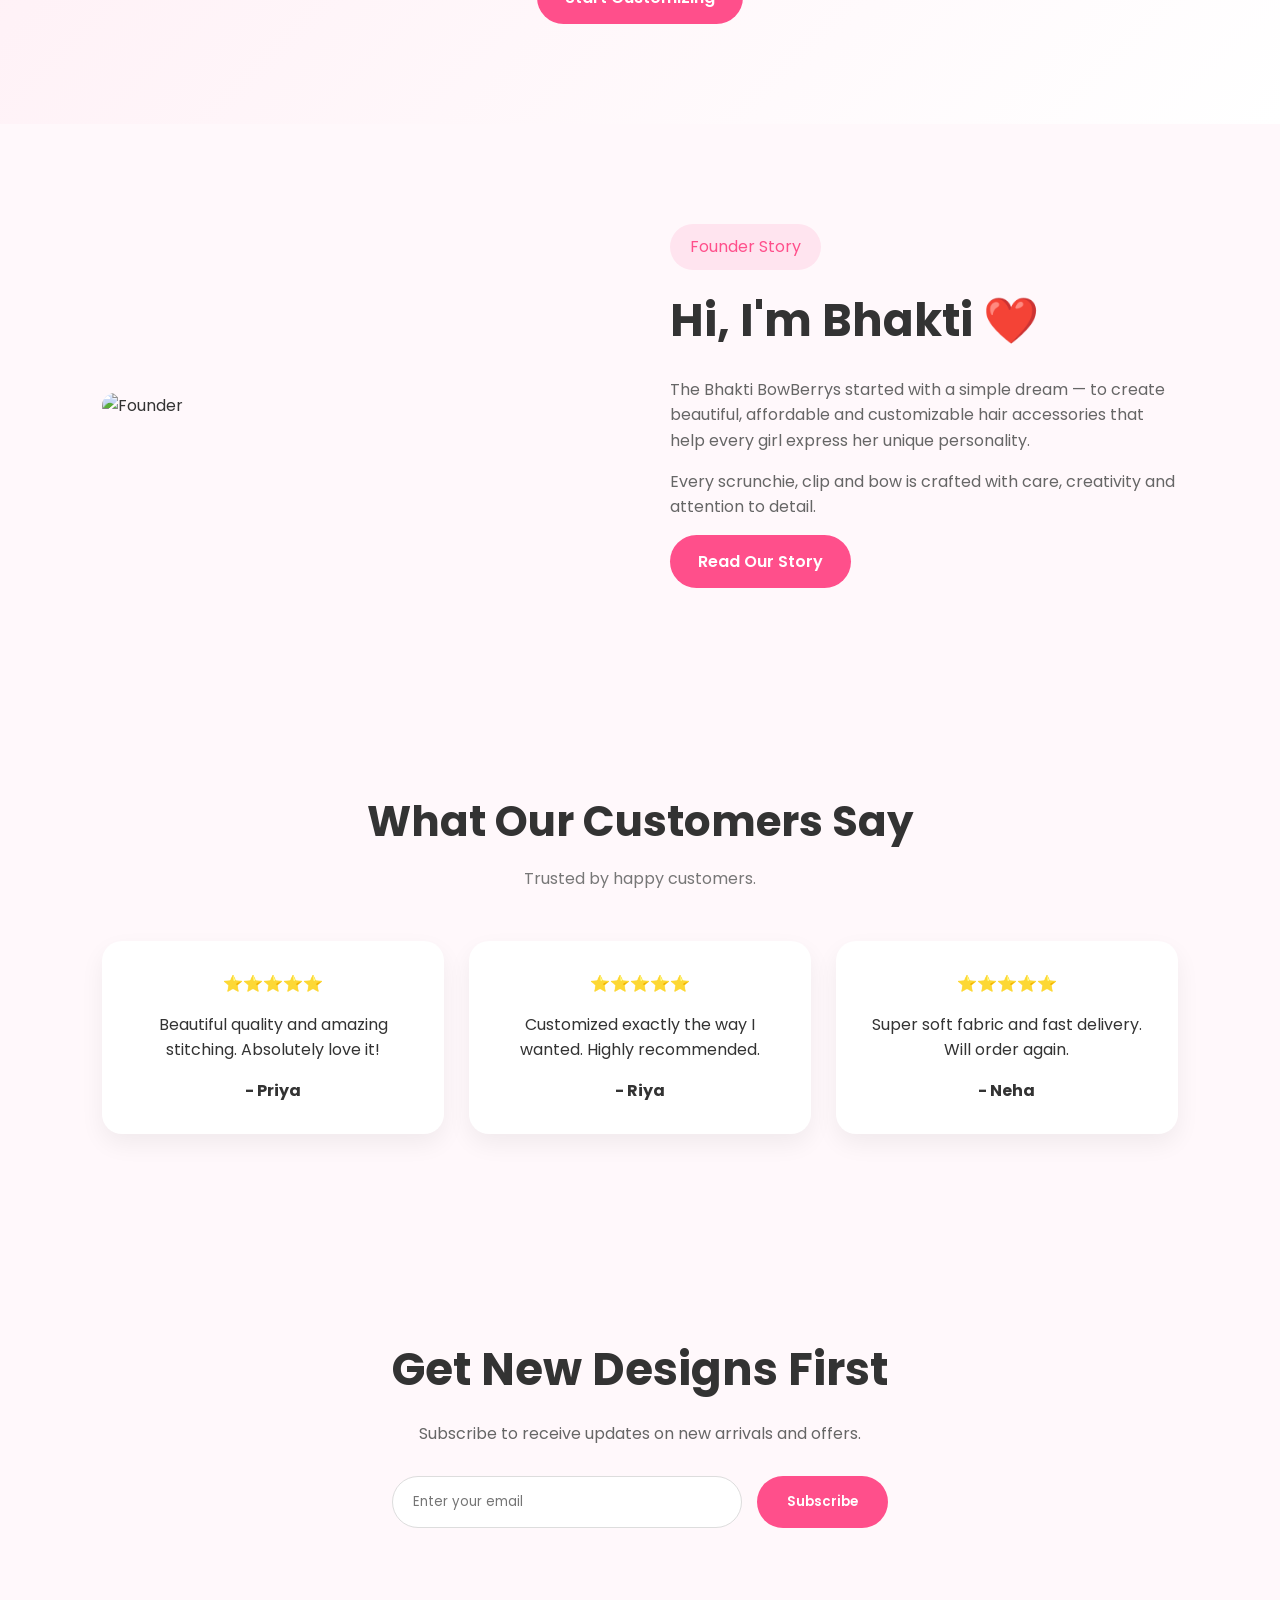
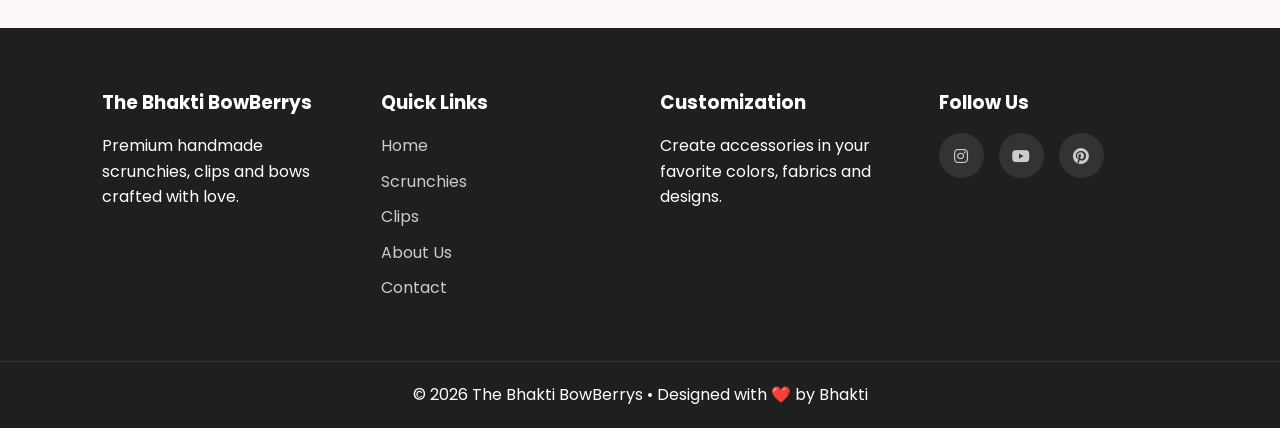
==== commit 44234f73: "mob responsive" ====
--- a/index.html
+++ b/index.html
@@ -19,26 +19,22 @@
 
 <!-- ================= NAVBAR ================= -->
 
-<header>
 <nav class="navbar">
-<div class="logo">
-<i class="fa-solid fa-heart"></i>
-The Bhakti BowBerrys
-</div>
-
-<ul class="nav-links">
-<li><a href="index.html" class="active">Home</a></li>
-<li><a href="crunchies.html">Scrunchies</a></li>
-<li><a href="clips.html">Clips</a></li>
-<li><a href="AboutUs.html">About Us</a></li>
-<li><a href="contact.html">Contact</a></li>
-</ul>
-
-<a href="contact.html" class="custom-btn">
-Customize Yours
-</a>
+    <div class="logo">🎀 Bhakti BowBerry</div>
+
+    <div class="menu-toggle" id="menuToggle">
+        ☰
+    </div>
+
+    <ul class="nav-links" id="navLinks">
+        <li><a href="#">Home</a></li>
+        <li><a href="#">Bows</a></li>
+        <li><a href="#">Scrunchies</a></li>
+        <li><a href="#">Clips</a></li>
+        <li><a href="#">About</a></li>
+        <li><a href="#">Contact</a></li>
+    </ul>
 </nav>
-</header>
 
 <!-- ================= HERO SECTION ================= -->
 
--- a/style.css
+++ b/style.css
@@ -669,4 +669,353 @@
 width:100%;
 }
 
+}
+
+/* ================= EXTRA MOBILE RESPONSIVE ================= */
+
+@media screen and (max-width:768px){
+
+/* NAVBAR */
+.navbar{
+padding:15px 5%;
+flex-direction:column;
+gap:15px;
+}
+
+.logo{
+font-size:24px;
+}
+
+.nav-links{
+gap:15px;
+flex-wrap:wrap;
+justify-content:center;
+}
+
+.nav-links a{
+font-size:14px;
+}
+
+/* HERO */
+.hero{
+padding:50px 5%;
+gap:30px;
+text-align:center;
+}
+
+.hero-content,
+.hero-image{
+width:100%;
+}
+
+.hero h1{
+font-size:38px;
+line-height:1.2;
+}
+
+.hero p{
+font-size:16px;
+}
+
+.hero-buttons{
+justify-content:center;
+}
+
+.btn-primary,
+.btn-secondary{
+width:100%;
+max-width:250px;
+text-align:center;
+}
+
+/* PAGE HERO */
+.page-hero{
+padding:70px 5%;
+}
+
+.page-hero h1{
+font-size:36px;
+}
+
+.page-hero p{
+font-size:15px;
+}
+
+/* SECTION SPACING */
+.products,
+.why-us,
+.customization,
+.founder,
+.newsletter,
+.testimonials,
+.About-Us-section,
+.founder-section,
+.mission-section,
+.process-section{
+padding:70px 5%;
+}
+
+/* TITLES */
+.section-title h2,
+.custom-content h2,
+.newsletter h2,
+.founder-content h2{
+font-size:32px;
+}
+
+/* PRODUCTS */
+.product-grid{
+grid-template-columns:1fr;
+}
+
+.product-card img{
+height:250px;
+}
+
+/* FEATURES */
+.features-grid{
+grid-template-columns:1fr;
+}
+
+/* CUSTOM LIST */
+.custom-list{
+grid-template-columns:1fr;
+}
+
+/* FOUNDER */
+.founder{
+flex-direction:column;
+text-align:center;
+}
+
+.founder-content{
+text-align:center;
+}
+
+/* ABOUT */
+.About-Us-content,
+.founder-card{
+flex-direction:column;
+text-align:center;
+}
+
+/* PROCESS */
+.process-grid,
+.mission-grid{
+grid-template-columns:1fr;
+}
+
+/* TESTIMONIALS */
+.testimonial-grid{
+grid-template-columns:1fr;
+}
+
+/* FORMS */
+.contact-form,
+.custom-order-form{
+width:100%;
+}
+
+.custom-order-box{
+padding:25px;
+}
+
+/* NEWSLETTER */
+.newsletter-form{
+flex-direction:column;
+align-items:center;
+}
+
+.newsletter-form input{
+width:100%;
+}
+
+.newsletter-form button{
+width:100%;
+}
+
+/* FOOTER */
+.footer-container{
+grid-template-columns:1fr;
+text-align:center;
+}
+
+.social-icons{
+justify-content:center;
+}
+}
+
+
+/* SMALL MOBILE DEVICES */
+
+@media screen and (max-width:480px){
+
+.hero h1{
+font-size:30px;
+}
+
+.page-hero h1{
+font-size:28px;
+}
+
+.section-title h2,
+.custom-content h2,
+.newsletter h2,
+.founder-content h2{
+font-size:26px;
+}
+
+.hero p,
+.page-hero p{
+font-size:14px;
+}
+
+.btn-primary,
+.btn-secondary{
+padding:12px 20px;
+font-size:14px;
+}
+
+.product-card img{
+height:220px;
+}
+
+.logo{
+font-size:22px;
+}
+
+.custom-btn{
+padding:10px 20px;
+font-size:14px;
+}
+
+.feature-card,
+.mission-card,
+.process-card,
+.testimonial-card{
+padding:25px;
+}
+
+.custom-order-box{
+padding:20px;
+}
+
+/* NAVBAR */
+
+.navbar{
+    display:flex;
+    justify-content:space-between;
+    align-items:center;
+    padding:20px 8%;
+    background:#fff;
+    position:sticky;
+    top:0;
+    z-index:1000;
+    box-shadow:0 2px 20px rgba(0,0,0,.08);
+}
+
+.menu-toggle{
+    display:none;
+    font-size:32px;
+    cursor:pointer;
+    color:#ff4f8b;
+}
+
+.nav-links{
+    display:flex;
+    list-style:none;
+    gap:30px;
+}
+
+/* MOBILE */
+
+@media(max-width:768px){
+
+    .navbar{
+        padding:15px 5%;
+        flex-wrap:wrap;
+    }
+
+    .menu-toggle{
+        display:block;
+    }
+
+    .nav-links{
+        display:none;
+        width:100%;
+        flex-direction:column;
+        text-align:center;
+        margin-top:20px;
+        gap:15px;
+        background:#fff;
+        padding:20px 0;
+    }
+
+    .nav-links.active{
+        display:flex;
+    }
+
+    .custom-btn{
+        display:none;
+    }
+
+    .navbar{
+    background:#fff;
+    padding:15px 20px;
+    display:flex;
+    justify-content:space-between;
+    align-items:center;
+    position:relative;
+    box-shadow:0 2px 10px rgba(0,0,0,0.1);
+}
+
+.logo{
+    font-size:24px;
+    font-weight:700;
+    color:#ff4f8b;
+}
+
+.menu-toggle{
+    display:none;
+    font-size:30px;
+    cursor:pointer;
+    color:#ff4f8b;
+}
+
+.nav-links{
+    display:flex;
+    list-style:none;
+    gap:20px;
+}
+
+.nav-links a{
+    text-decoration:none;
+    color:#333;
+}
+
+@media(max-width:768px){
+
+    .menu-toggle{
+        display:block;
+    }
+
+    .nav-links{
+        display:none;
+        position:absolute;
+        top:70px;
+        left:0;
+        width:100%;
+        background:#fff;
+        flex-direction:column;
+        text-align:center;
+        padding:20px 0;
+        box-shadow:0 5px 15px rgba(0,0,0,0.1);
+    }
+
+    .nav-links.active{
+        display:flex;
+    }
+}
+}
+
 }
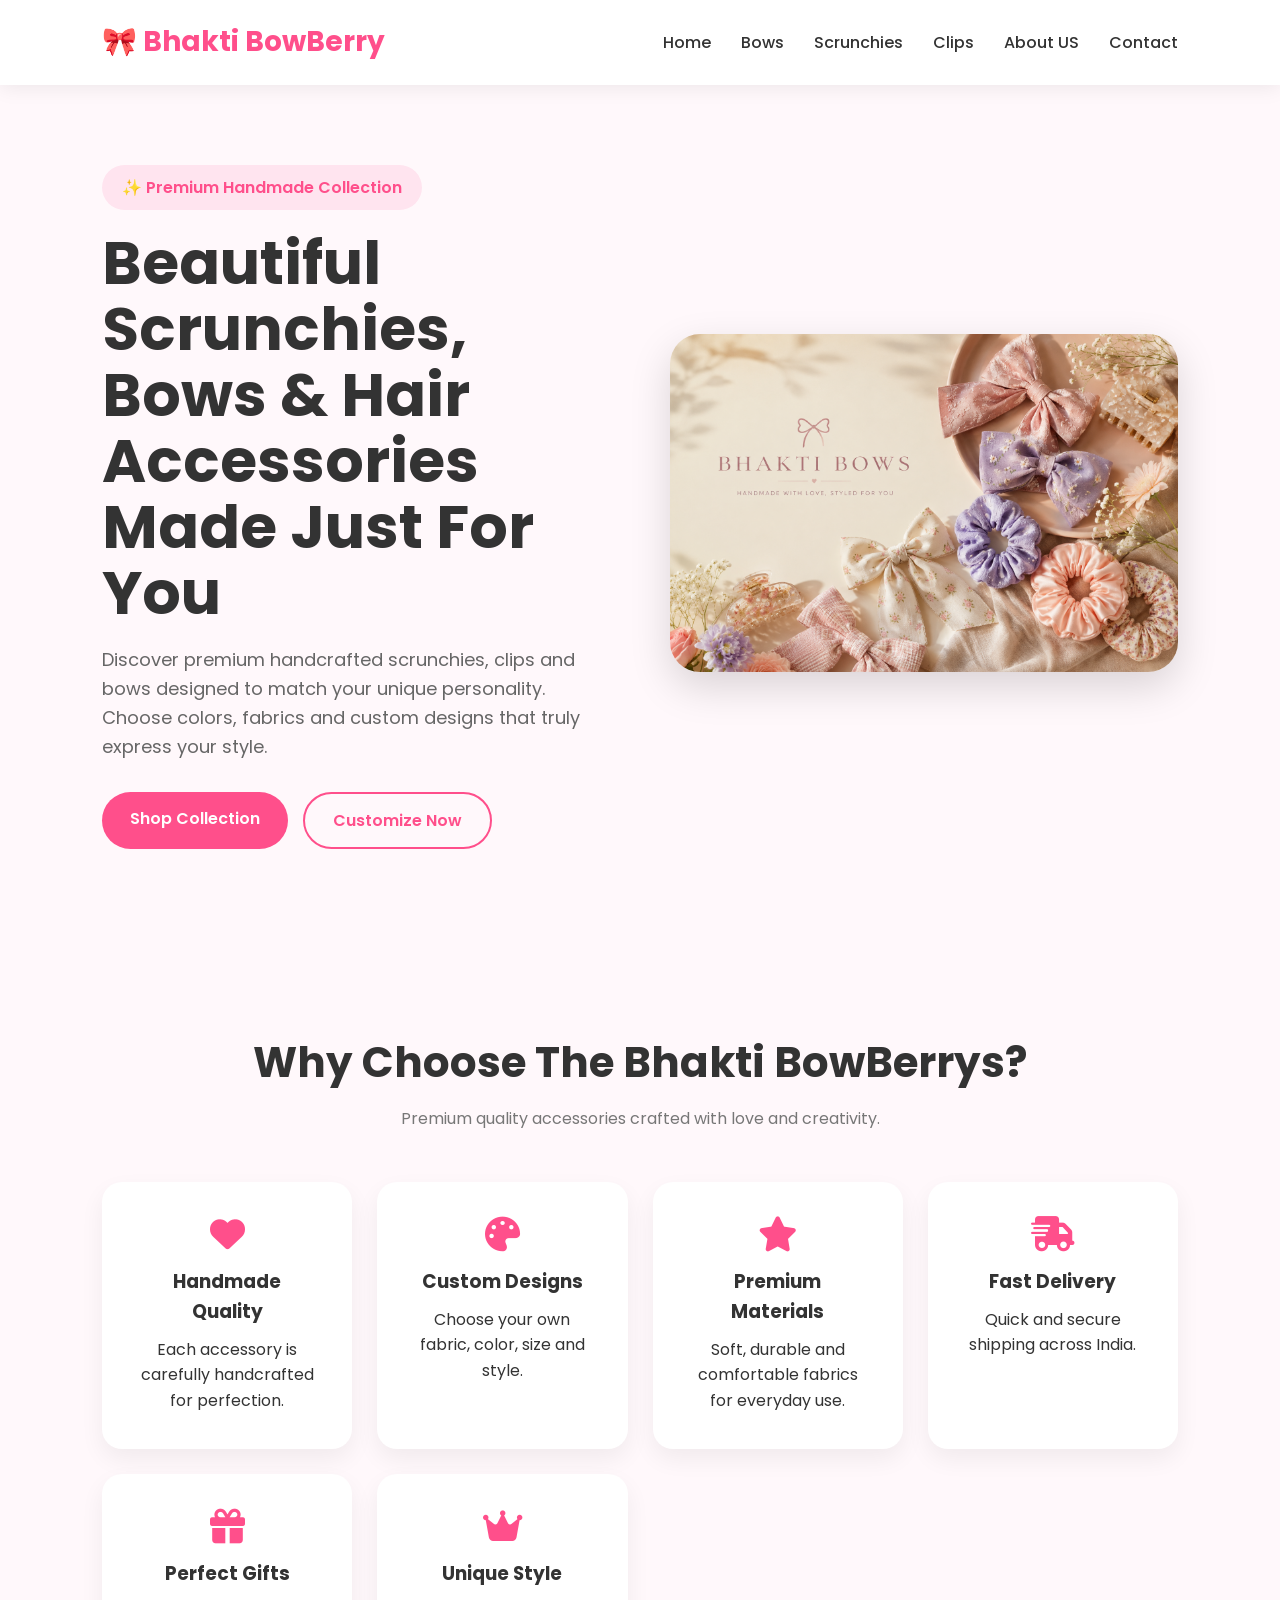
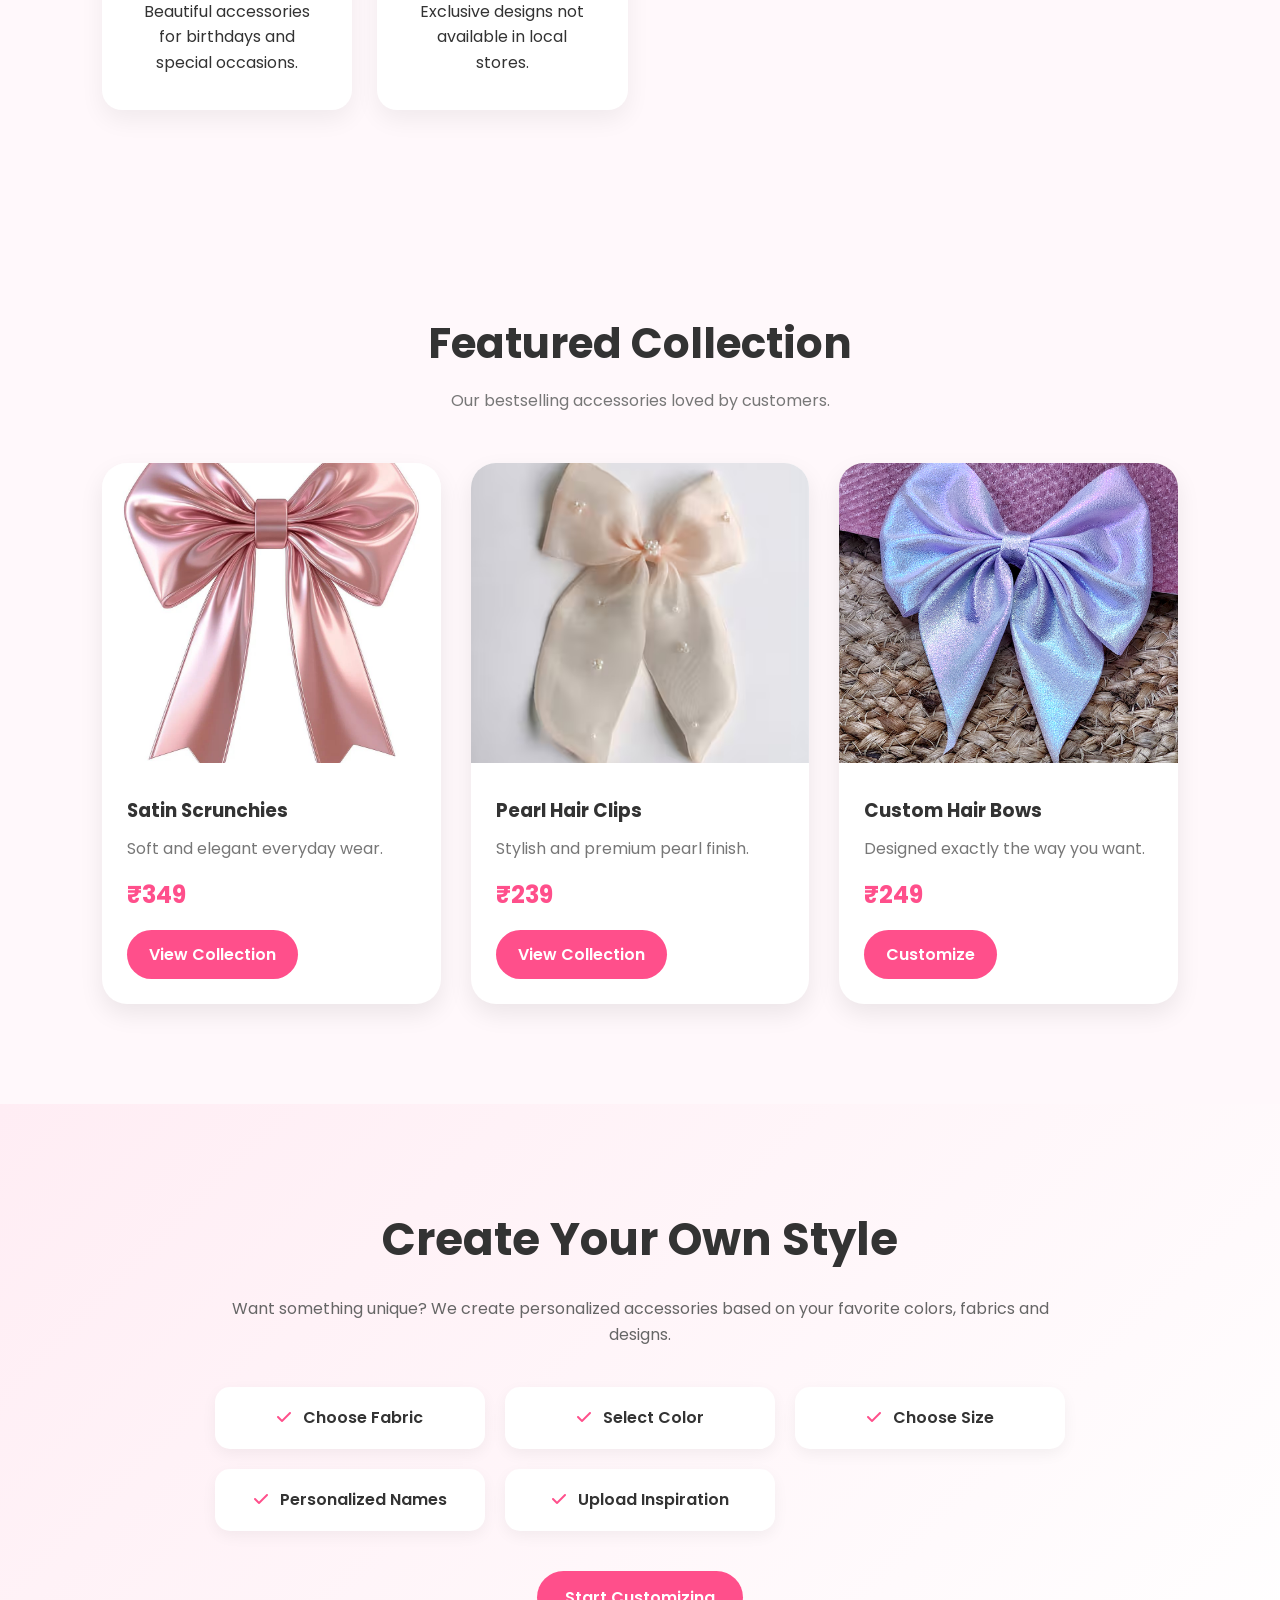
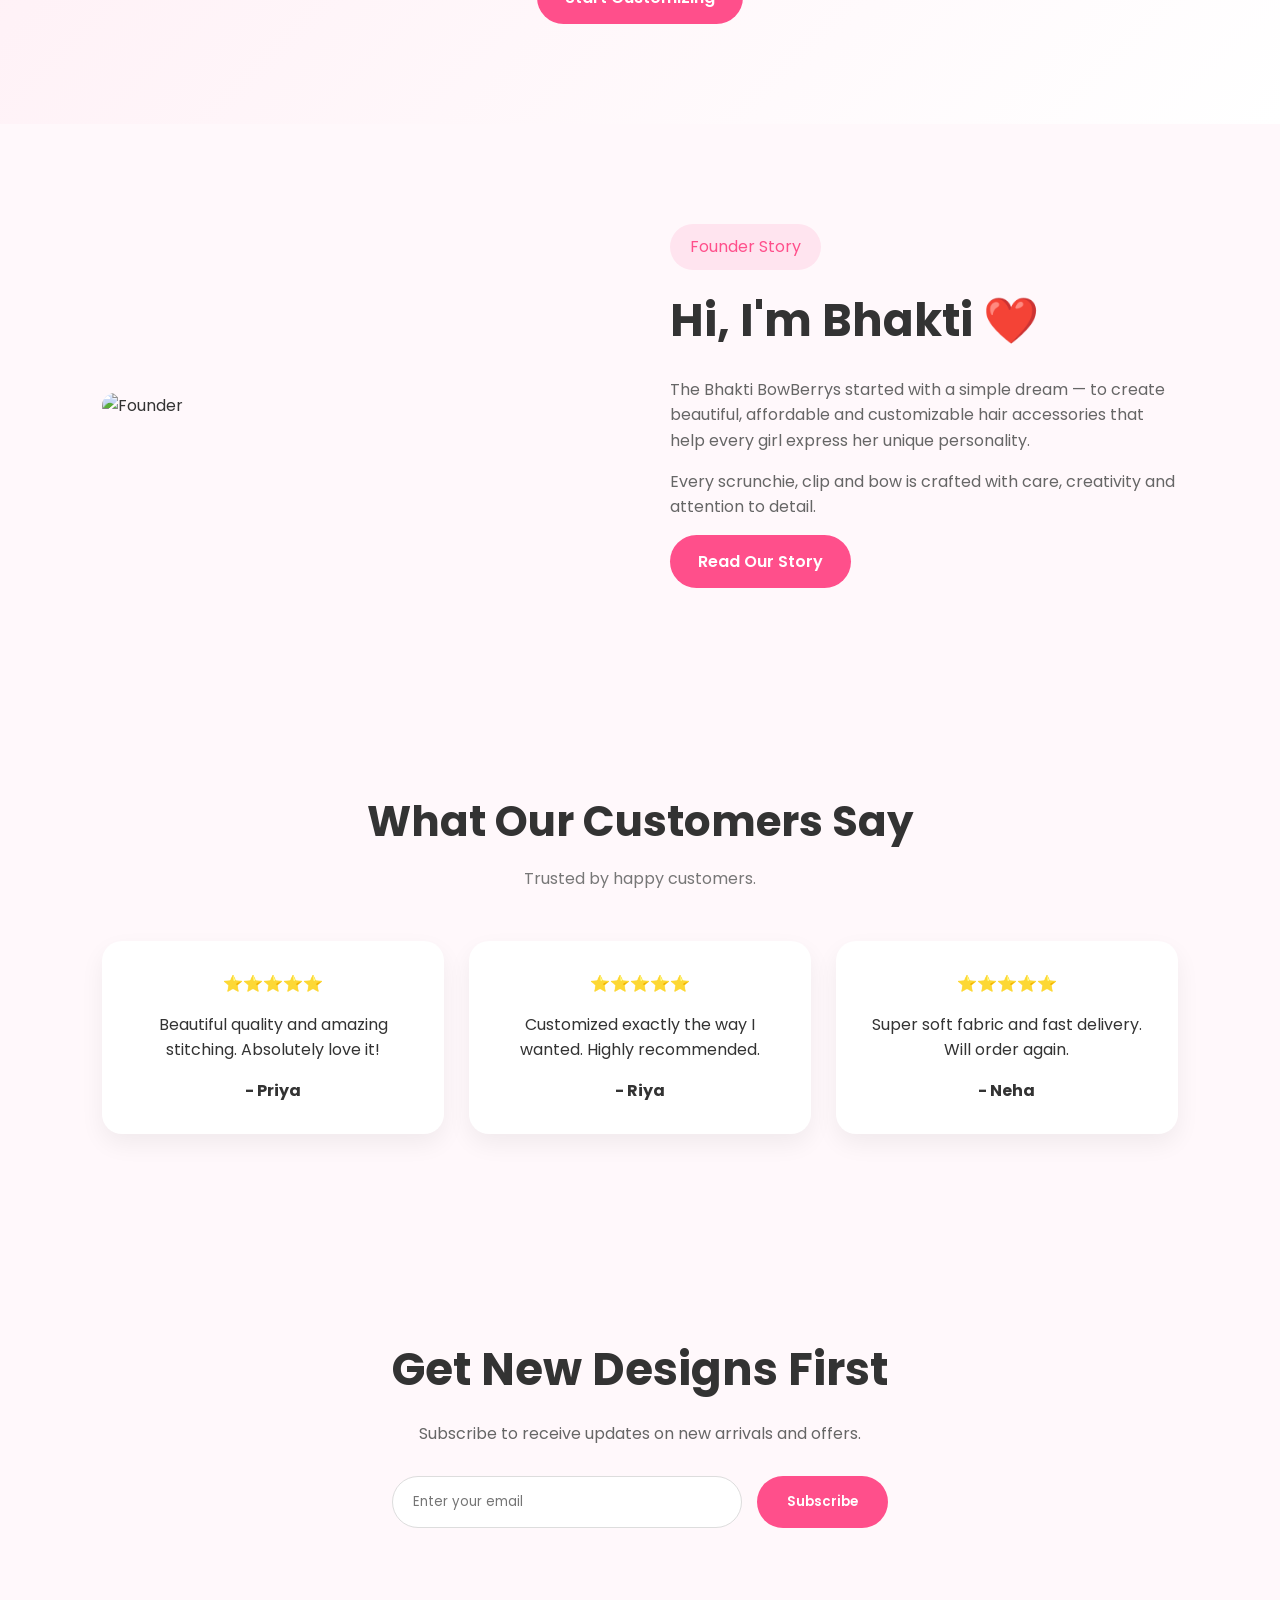
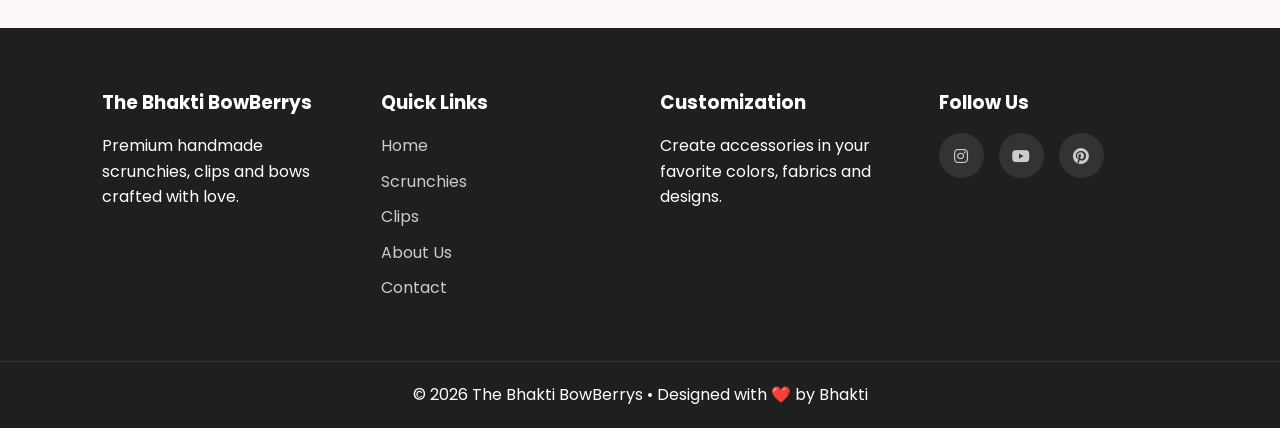
==== commit 989ab2bf: "added" ====
--- a/index.html
+++ b/index.html
@@ -23,16 +23,16 @@
     <div class="logo">🎀 Bhakti BowBerry</div>
 
     <div class="menu-toggle" id="menuToggle">
-        ☰
+        
     </div>
 
     <ul class="nav-links" id="navLinks">
-        <li><a href="#">Home</a></li>
+        <li><a href="/index.html">Home</a></li>
         <li><a href="#">Bows</a></li>
-        <li><a href="#">Scrunchies</a></li>
-        <li><a href="#">Clips</a></li>
-        <li><a href="#">About</a></li>
-        <li><a href="#">Contact</a></li>
+        <li><a href="/crunchies.html">Scrunchies</a></li>
+        <li><a href="/clips.html">Clips</a></li>
+        <li><a href="/aboutUs.html">About US</a></li>
+        <li><a href="/contact.html">Contact</a></li>
     </ul>
 </nav>
 
